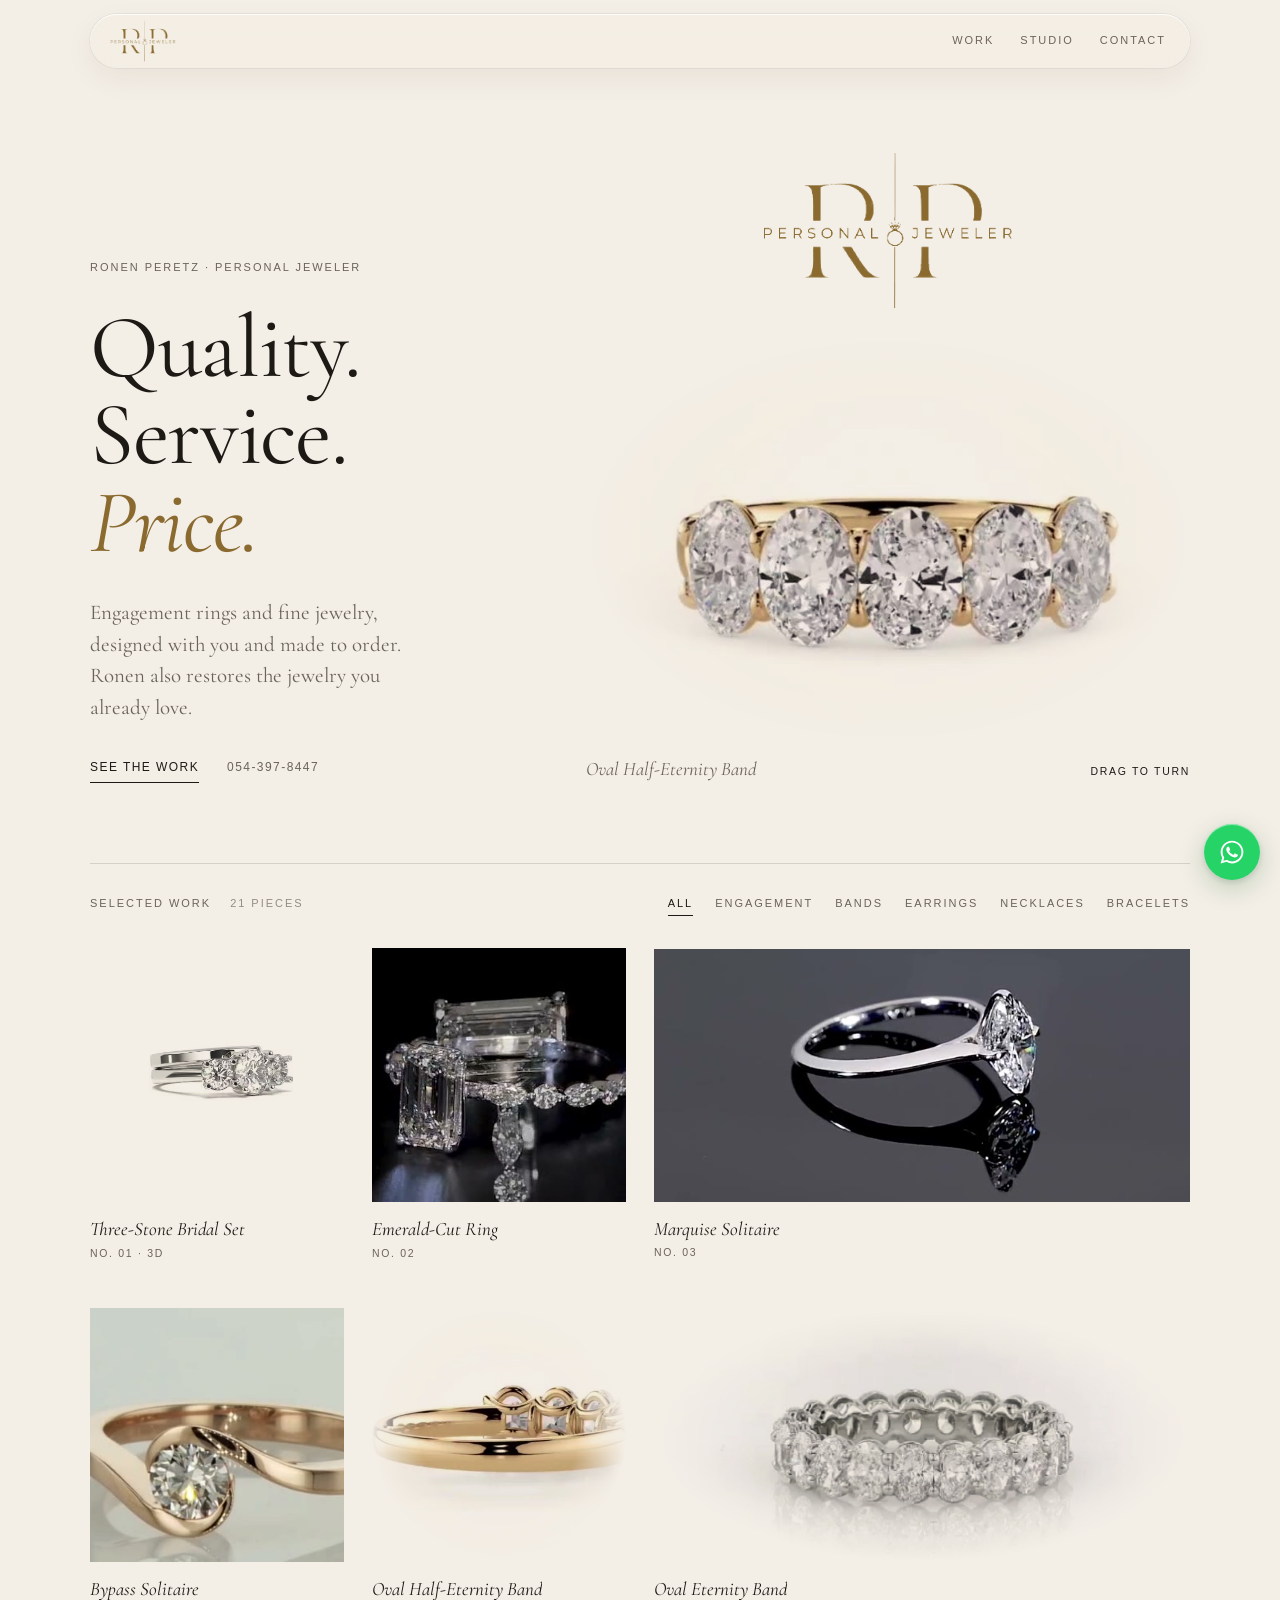
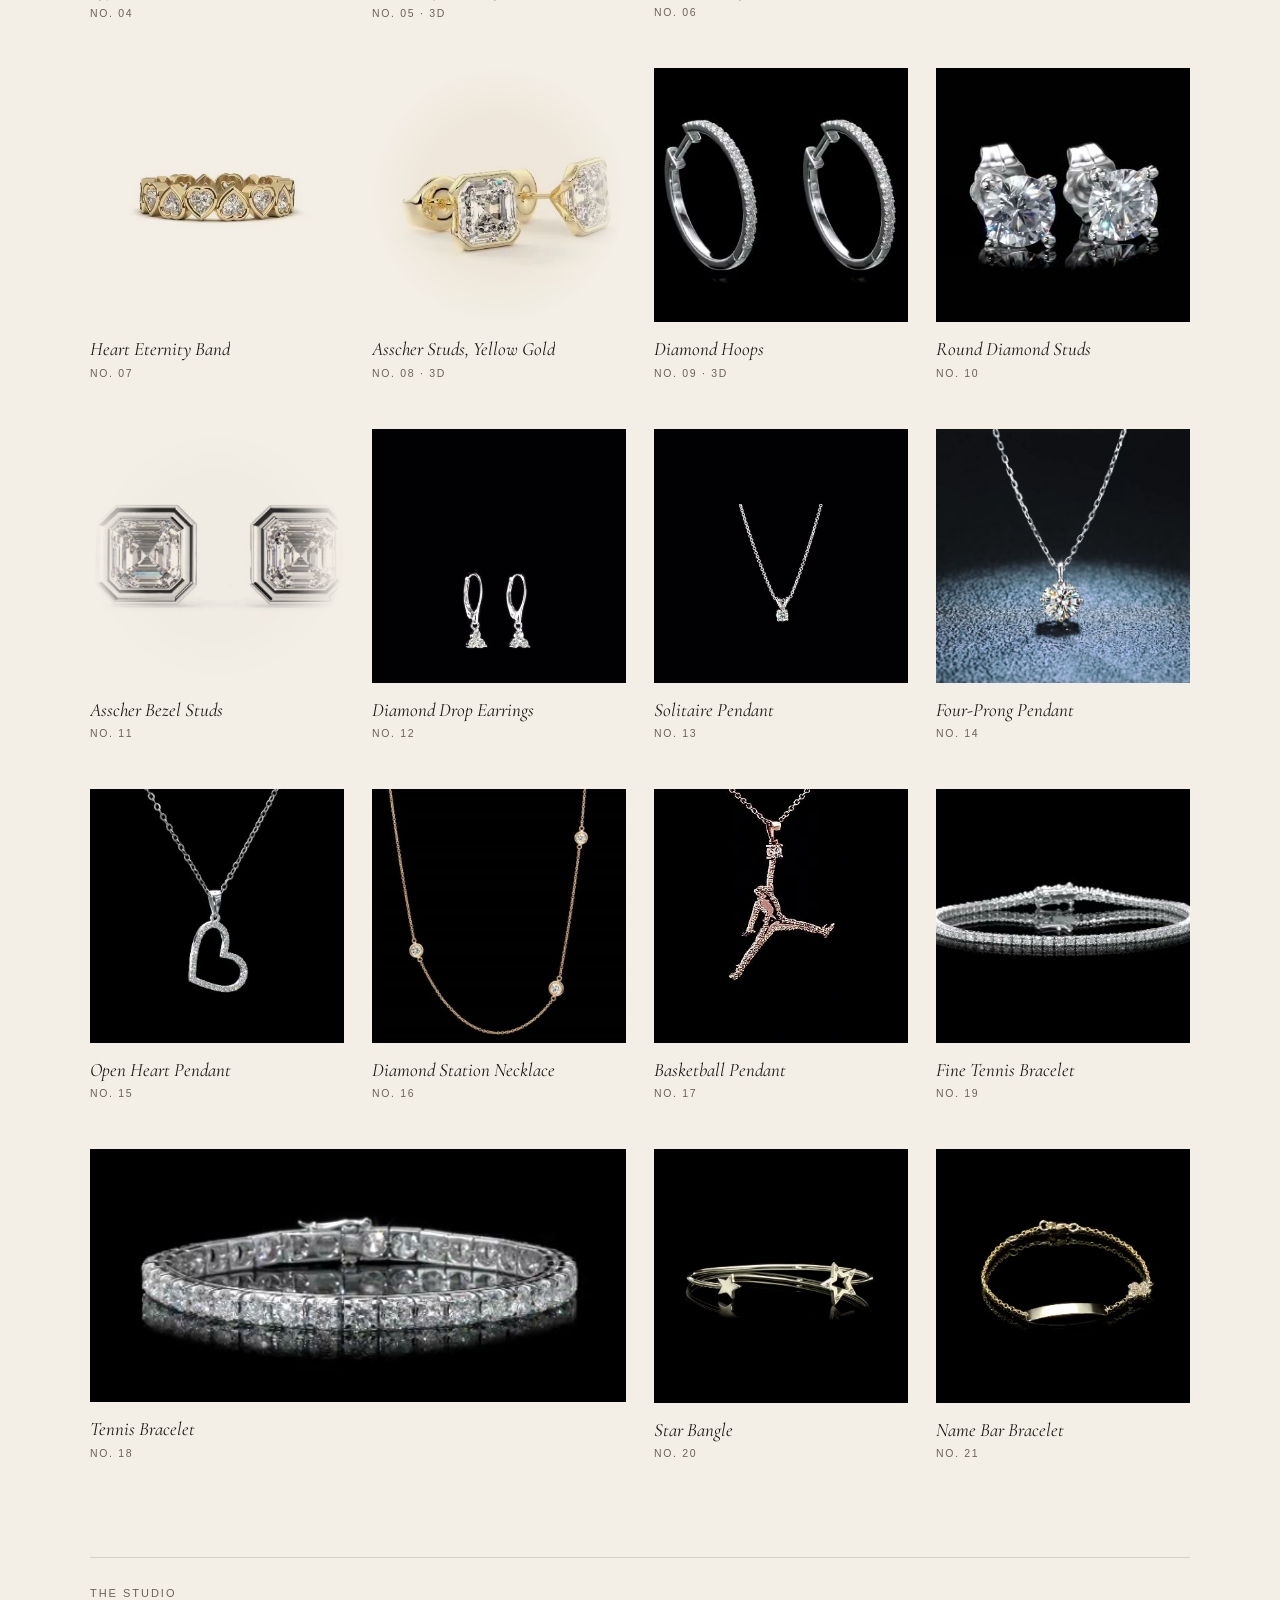
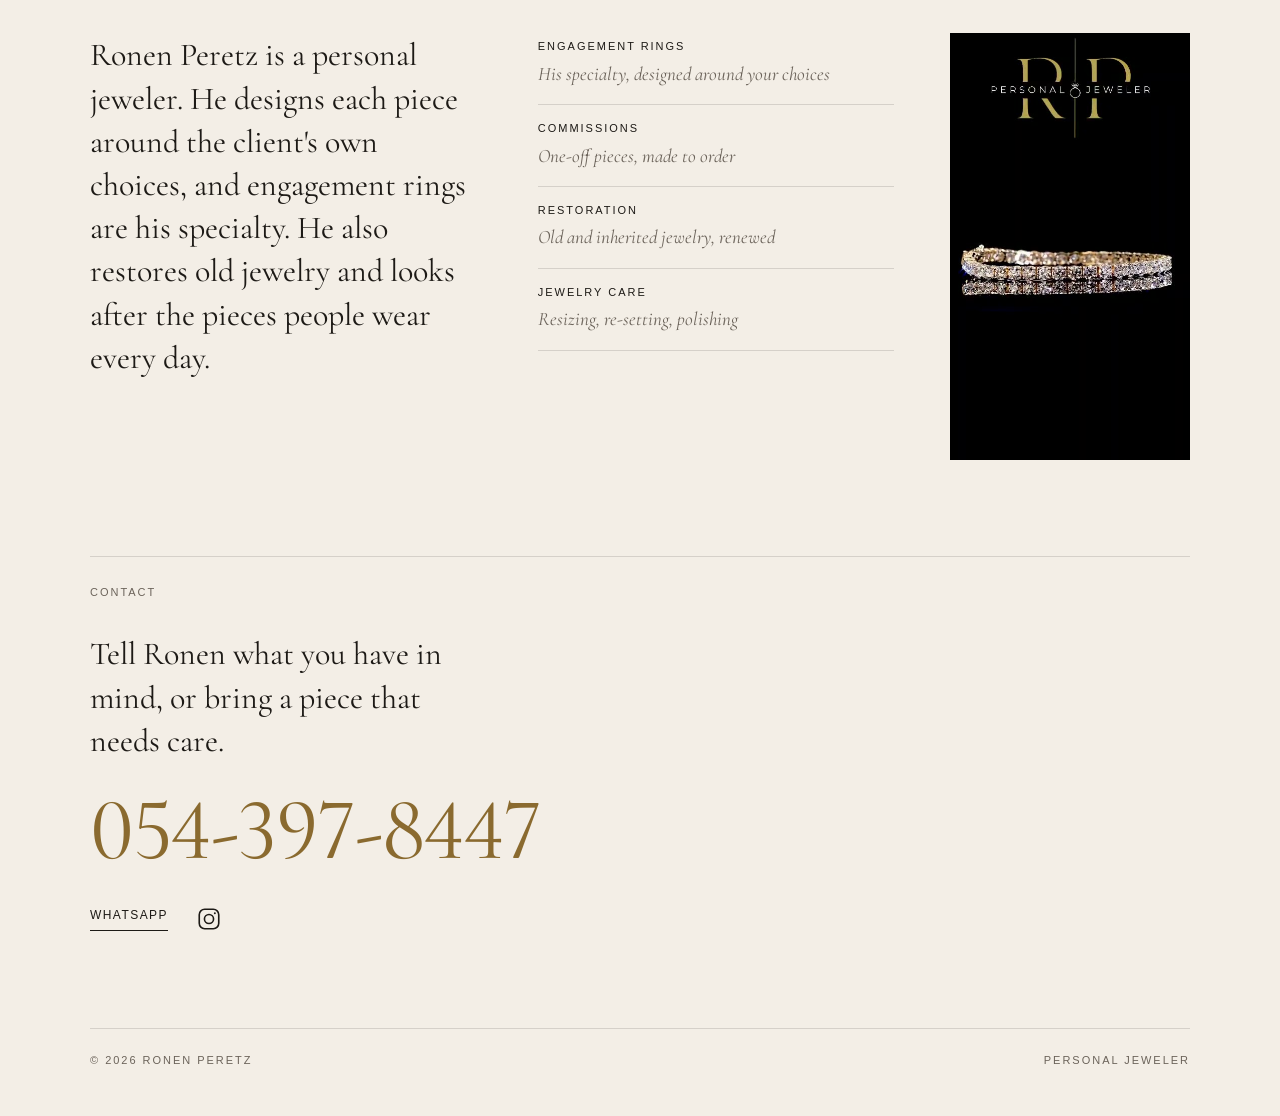
==== index.html @ d59eb785 "Keep Hebrew out of the visible page; only in title, description and structured data Co-Authored-By: " ====
<!doctype html>
<html lang="en">
<head>
  <meta charset="utf-8" />
  <meta name="viewport" content="width=device-width, initial-scale=1, viewport-fit=cover" />
  <title>Ronen Peretz · רונן פרץ | Personal Jeweler · תכשיטן אישי</title>
  <meta name="description" content="Ronen Peretz (רונן פרץ), personal jeweler and designer. Engagement rings and fine jewelry designed with you, plus restoration of the pieces you already love. רונן פרץ, תכשיטן ומעצב אישי: טבעות אירוסין, עיצוב אישי, תיקון וחידוש תכשיטים." />
  <meta name="theme-color" content="#f3eee6" />
  <!-- SITE URL: when the domain is connected, replace https://tamarabluzer.github.io/jeweler-site/ everywhere in this file -->
  <link rel="canonical" href="https://tamarabluzer.github.io/jeweler-site/" />
  <meta property="og:type" content="website" />
  <meta property="og:url" content="https://tamarabluzer.github.io/jeweler-site/" />
  <meta property="og:site_name" content="Ronen Peretz · רונן פרץ" />
  <meta property="og:title" content="Ronen Peretz · רונן פרץ | Personal Jeweler" />
  <meta property="og:description" content="Quality. Service. Price. Engagement rings and fine jewelry, designed with you and made to order." />
  <meta property="og:image" content="https://tamarabluzer.github.io/jeweler-site/assets/media/oval-half-eternity/poster.jpg" />
  <meta property="og:locale" content="en_US" />
  <meta property="og:locale:alternate" content="he_IL" />
  <script type="application/ld+json">
{
  "@context": "https://schema.org",
  "@type": "JewelryStore",
  "name": "Ronen Peretz",
  "alternateName": [
    "רונן פרץ",
    "Ronen Peretz Personal Jeweler",
    "רונן פרץ תכשיטן",
    "RP Personal Jeweler"
  ],
  "description": "Ronen Peretz (רונן פרץ) is a personal jeweler and designer: engagement rings, custom jewelry, restoration and jewelry care.",
  "url": "https://tamarabluzer.github.io/jeweler-site/",
  "image": "https://tamarabluzer.github.io/jeweler-site/assets/media/oval-half-eternity/poster.jpg",
  "logo": "https://tamarabluzer.github.io/jeweler-site/assets/brand/apple-touch-icon.png",
  "telephone": "+972-54-397-8447",
  "address": {
    "@type": "PostalAddress",
    "addressCountry": "IL"
  },
  "sameAs": [
    "https://www.instagram.com/ronen.jewelry/"
  ],
  "knowsAbout": [
    "Engagement rings",
    "Custom jewelry",
    "Jewelry restoration",
    "טבעות אירוסין",
    "עיצוב תכשיטים"
  ]
}
  </script>
  <link rel="icon" href="assets/brand/favicon.png" type="image/png" />
  <link rel="apple-touch-icon" href="assets/brand/apple-touch-icon.png" />
  <link rel="preconnect" href="https://fonts.googleapis.com" />
  <link rel="preconnect" href="https://fonts.gstatic.com" crossorigin />
  <link href="https://fonts.googleapis.com/css2?family=Cormorant+Garamond:ital,wght@0,400;0,500;0,600;1,400;1,500&display=swap" rel="stylesheet" />
  <link rel="stylesheet" href="css/style.css?v=20" />
</head>
<body>
  <header class="nav">
    <a href="#top" class="mark" aria-label="Ronen Peretz, home"><img src="assets/brand/rp-logo.png" alt="Ronen Peretz, personal jeweler" /></a>
    <nav class="nav-links">
      <a href="#work">Work</a>
      <a href="#studio">Studio</a>
      <a href="#contact">Contact</a>
    </nav>
  </header>

  <main id="top">
    <section class="hero">
      <div class="hero-text">
        <p class="kicker in" style="--d:0" data-site="eyebrow">Ronen Peretz · Personal jeweler</p>
        <h1 class="in" style="--d:1" data-site="headline">Quality. Service. <em>Price.</em></h1>
        <p class="lede in" style="--d:2" data-site="tagline"></p>
        <div class="links in" style="--d:3">
          <a href="#work">See the work</a>
          <a class="quiet" id="hero-phone" href="#contact"></a>
        </div>
      </div>
      <figure class="hero-figure in" style="--d:1">
        <img class="hero-logo" src="assets/brand/rp-logo.png" alt="" />
        <!-- 3D view: frames of one full turn, drawn by the Spinner in main.js -->
        <div class="spinner light" id="hero-spin"></div>
        <figcaption>
          <button class="caption-link" id="hero-open"><span id="hero-caption"></span></button>
          <b class="spin-hint" aria-hidden="true">Drag to turn</b>
        </figcaption>
      </figure>
    </section>

    <section id="work" class="section">
      <div class="section-head">
        <h2 class="label">Selected work <span class="count" id="work-count"></span></h2>
        <div class="filters" role="tablist" aria-label="Filter by category" id="filters"></div>
      </div>
      <div class="grid" id="grid"></div>
    </section>

    <section id="studio" class="section studio">
      <h2 class="label">The studio</h2>
      <div class="studio-body">
        <p class="studio-text" data-site="about"></p>
        <dl class="services">
          <div><dt>Engagement rings</dt><dd>His specialty, designed around your choices</dd></div>
          <div><dt>Commissions</dt><dd>One-off pieces, made to order</dd></div>
          <div><dt>Restoration</dt><dd>Old and inherited jewelry, renewed</dd></div>
          <div><dt>Jewelry care</dt><dd>Resizing, re-setting, polishing</dd></div>
        </dl>
        <figure class="film">
          <video id="film" muted playsinline loop preload="none" aria-label="Short film of a diamond tennis bracelet"></video>
        </figure>
      </div>
    </section>

    <section id="contact" class="section contact">
      <h2 class="label">Contact</h2>
      <p class="contact-line">Tell Ronen what you have in mind, or bring a piece that needs care.</p>
      <a class="phone" id="contact-phone" href="#"></a>
      <div class="links" id="contact-links"></div>
    </section>
  </main>

  <footer class="footer">
    <span>© <span id="year"></span> <span data-site="name">Ronen Peretz</span></span>
    <span>Personal jeweler</span>
  </footer>

  <!-- Floating WhatsApp button (href set from SITE.contact in main.js) -->
  <a class="wa-fab" id="wa-fab" target="_blank" rel="noopener" aria-label="Chat on WhatsApp" hidden>
    <svg viewBox="0 0 32 32" width="28" height="28" aria-hidden="true"><path fill="currentColor" d="M16.04 3C8.86 3 3.03 8.82 3.03 16c0 2.3.6 4.54 1.75 6.52L3 29l6.65-1.74A12.95 12.95 0 0 0 16.04 29C23.2 29 29 23.18 29 16S23.2 3 16.04 3Zm0 23.8c-1.98 0-3.92-.53-5.61-1.53l-.4-.24-3.95 1.03 1.05-3.85-.26-.4A10.76 10.76 0 0 1 5.23 16c0-5.96 4.85-10.8 10.81-10.8 5.95 0 10.78 4.84 10.78 10.8 0 5.96-4.83 10.8-10.78 10.8Zm5.92-8.09c-.32-.16-1.92-.95-2.22-1.06-.3-.11-.51-.16-.73.16-.21.32-.84 1.06-1.03 1.27-.19.22-.38.24-.7.08-.32-.16-1.37-.5-2.6-1.6-.96-.86-1.61-1.92-1.8-2.24-.19-.32-.02-.5.14-.66.15-.14.32-.38.49-.57.16-.19.21-.32.32-.54.11-.21.05-.4-.03-.56-.08-.16-.73-1.76-1-2.41-.26-.63-.53-.55-.73-.56h-.62c-.21 0-.56.08-.86.4-.3.32-1.13 1.1-1.13 2.69 0 1.58 1.16 3.12 1.32 3.33.16.22 2.28 3.48 5.53 4.88.77.33 1.37.53 1.84.68.77.25 1.48.21 2.03.13.62-.09 1.92-.78 2.19-1.54.27-.76.27-1.41.19-1.54-.08-.14-.3-.22-.62-.38Z"/></svg>
  </a>

  <!-- Piece detail sheet -->
  <dialog class="sheet" id="sheet" aria-labelledby="sheet-title">
    <button class="close" id="sheet-close" aria-label="Close">
      <svg viewBox="0 0 24 24" width="16" height="16"><path d="M6 6l12 12M18 6L6 18" stroke="currentColor" stroke-width="1.5" stroke-linecap="round"/></svg>
    </button>
    <div class="sheet-media" id="sheet-media"></div>
    <div class="sheet-body">
      <p class="label" id="sheet-meta"></p>
      <h3 id="sheet-title"></h3>
      <p class="sheet-desc" id="sheet-desc"></p>
      <div class="links sheet-actions">
        <a id="sheet-cta" target="_blank" rel="noopener">Ask Ronen about this piece</a>
      </div>
    </div>
  </dialog>

  <script src="js/pieces.js?v=20"></script>
  <script src="js/main.js?v=20"></script>
</body>
</html>
---- css/style.css ----
/* ─────────────────────────────────────────────────────────────
   Atelier: a light, editorial catalogue. Warm paper, a serif voice,
   photographs presented like prints, small caps for the details.
   The only glass left is the floating nav.
   ───────────────────────────────────────────────────────────── */

:root {
  color-scheme: light;

  --bg: #f3eee6;      /* warm paper */
  --bg-deep: #ebe4d8; /* behind images while they load */
  --ink: #1d1a16;
  --soft: #6b635a;
  --gold: #8a6a2f;
  --rule: rgba(29, 26, 22, 0.14);

  --serif: "Cormorant Garamond", "Times New Roman", serif;
  --sans: -apple-system, BlinkMacSystemFont, "Helvetica Neue", Arial, sans-serif;
  --ease-out: cubic-bezier(0.23, 1, 0.32, 1);
  --page: min(1100px, calc(100% - 48px));
}

* { box-sizing: border-box; }
html { scroll-behavior: smooth; scroll-padding-top: 88px; }
body {
  margin: 0;
  background: var(--bg);
  color: var(--ink);
  font: 400 19px/1.55 var(--serif);
  -webkit-font-smoothing: antialiased;
}
img { display: block; max-width: 100%; }
a { color: inherit; text-decoration: none; }
h1, h2, h3, p, figure, dl, dd { margin: 0; }
button { font: inherit; color: inherit; }
:focus-visible { outline: 1px solid var(--gold); outline-offset: 4px; }

/* Small caps label: the "printed catalogue" detail */
.label, .kicker, .nav-links, .filters button, .card-meta, .links, .services dt, .footer {
  font: 500 11px/1.4 var(--sans);
  letter-spacing: 0.18em;
  text-transform: uppercase;
}
.label, .kicker { color: var(--soft); }

/* Text links, underlined, instead of pill buttons */
.links { display: flex; flex-wrap: wrap; gap: 14px 28px; font-size: 12px; letter-spacing: 0.12em; }
.links a { padding-bottom: 6px; border-bottom: 1px solid currentColor; transition: color 150ms ease, border-color 150ms ease; }
.links a:hover { color: var(--gold); }
.links a.quiet { border-color: transparent; color: var(--soft); }
.links a.quiet:hover { color: var(--ink); }
.links a:active { transform: translateY(1px); }
.links { align-items: center; }
.links a.icon-link { display: inline-flex; padding: 0; border: 0; } /* icon instead of an underlined word */
.links a.icon-link svg { display: block; }

/* First-visit entrance: a short stagger, once per page load */
.in { animation: rise 600ms var(--ease-out) backwards; animation-delay: calc(var(--d, 0) * 70ms); }
@keyframes rise { from { opacity: 0; transform: translateY(8px); } }

/* ── Nav: the one piece of liquid glass ─────────────────── */
.nav {
  position: fixed;
  top: max(14px, env(safe-area-inset-top));
  left: 50%;
  transform: translateX(-50%);
  z-index: 10;
  width: var(--page);
  display: flex;
  align-items: center;
  justify-content: space-between;
  padding: 10px 14px 10px 20px;
  border-radius: 999px;
  background: rgba(243, 238, 230, 0.55);
  -webkit-backdrop-filter: blur(20px) saturate(160%);
  backdrop-filter: blur(20px) saturate(160%);
  box-shadow: inset 0 1px 0 rgba(255, 255, 255, 0.8), 0 0 0 1px rgba(29, 26, 22, 0.05), 0 10px 30px rgba(60, 40, 10, 0.06);
  transition: background-color 300ms ease;
}
.nav.scrolled { background: rgba(243, 238, 230, 0.82); }
.mark { display: block; margin: -4px 0; }
.mark img { height: 42px; width: auto; }
.nav-links { display: flex; gap: 6px; color: var(--soft); }
.nav-links a { padding: 8px 10px; transition: color 150ms ease; }
.nav-links a:hover { color: var(--ink); }
@media (prefers-reduced-transparency: reduce) {
  .nav { background: var(--bg); -webkit-backdrop-filter: none; backdrop-filter: none; }
}

/* ── Hero ───────────────────────────────────────────────── */
.hero {
  width: var(--page);
  margin: 0 auto;
  padding: 150px 0 80px;
  display: grid;
  grid-template-columns: 5fr 7fr;
  gap: 64px;
  align-items: end;
}
.kicker { margin-bottom: 28px; }
.hero h1 {
  font-weight: 400;
  font-size: clamp(52px, 7vw, 96px);
  line-height: 0.98;
  letter-spacing: -0.015em;
}
.hero h1 em { color: var(--gold); }
.lede { font-size: 21px; line-height: 1.5; color: var(--soft); max-width: 32ch; margin: 30px 0 36px; }
/* Hero: his logo above a piece you can turn in 3D, straight on the paper */
.hero-figure { display: flex; flex-direction: column; align-items: center; }
.hero-logo { width: 42%; height: auto; margin-bottom: 4%; }
.hero-figure .spinner { width: 100%; }
.hero-figure figcaption { width: 100%; }

/* ── 3D spinner ─────────────────────────────────────────── */
.spinner {
  position: relative;
  cursor: grab;
  touch-action: pan-y; /* horizontal drags turn the piece; vertical swipes still scroll the page */
  user-select: none;
  -webkit-user-select: none;
  -webkit-tap-highlight-color: transparent;
  outline-offset: 6px;
}
.spinner.grabbing { cursor: grabbing; }
.spinner canvas { display: block; width: 100%; }
/* Pieces shot on white: multiply makes the white vanish into the paper */
.light canvas, .light video, .light img {
  mix-blend-mode: multiply;
  /* Feather the edges: the studio white isn't perfectly even, so fade it out instead of showing a box */
  -webkit-mask-image: radial-gradient(ellipse 50% 50% at 50% 50%, #000 62%, transparent 100%);
  mask-image: radial-gradient(ellipse 50% 50% at 50% 50%, #000 62%, transparent 100%);
}
.spin-hint { color: var(--soft); }
.caption-link {
  padding: 0;
  border: 0;
  background: none;
  font: italic 400 19px/1.4 var(--serif);
  color: var(--soft);
  cursor: pointer;
  text-align: left;
  transition: color 150ms ease;
}
.caption-link:hover { color: var(--ink); }

figcaption, .card-label {
  display: flex;
  justify-content: space-between;
  align-items: baseline;
  gap: 16px;
  margin-top: 12px;
}
figcaption span { font-style: italic; color: var(--soft); }
figcaption b, .card-meta, .spin-hint { font: 500 10.5px/1.4 var(--sans); letter-spacing: 0.16em; text-transform: uppercase; color: var(--ink); white-space: nowrap; }

/* ── Sections ───────────────────────────────────────────── */
.section { width: var(--page); margin: 0 auto; padding: 28px 0 96px; border-top: 1px solid var(--rule); }
.section-head { display: flex; justify-content: space-between; align-items: baseline; gap: 20px; flex-wrap: wrap; margin-bottom: 32px; }
.count { margin-left: 14px; color: var(--soft); opacity: 0.7; }

/* Filters: plain words, the active one underlined */
.filters { display: flex; gap: 4px 22px; flex-wrap: wrap; }
.filters button {
  padding: 4px 0;
  border: 0;
  border-bottom: 1px solid transparent;
  background: none;
  color: var(--soft);
  cursor: pointer;
  transition: color 150ms ease, border-color 150ms ease;
}
.filters button:hover { color: var(--ink); }
.filters button[aria-selected="true"] { color: var(--ink); border-color: var(--ink); }

/* ── Work grid: photographs as prints, no boxes ─────────── */
.grid { display: grid; grid-template-columns: repeat(4, minmax(0, 1fr)); grid-auto-flow: dense; gap: 48px 28px; }
.card {
  display: block;
  width: 100%;
  padding: 0;
  border: 0;
  background: none;
  text-align: left;
  cursor: zoom-in;
  /* backwards, not both: a transform left on the card would isolate it and stop light pieces blending into the paper */
  animation: rise 300ms var(--ease-out) backwards;
  animation-delay: calc(var(--i) * 35ms);
  transition: transform 160ms var(--ease-out);
}
.card:active { transform: scale(0.985); }
.card.wide { grid-column: span 2; }
.card-media { aspect-ratio: 1; overflow: hidden; background: #000; }
.card-media.light { background: none; }
/* Two square cells + one gap, so wide and square pieces line up row by row */
.card.wide .card-media { aspect-ratio: 2.12; }
.card-media img, .card-media video { display: block; width: 100%; height: 100%; object-fit: cover; transition: transform 300ms var(--ease-out); }
.card-media img.missing { visibility: hidden; } /* broken photo: keep the paper frame, hide the broken-image icon */
@media (hover: hover) and (pointer: fine) {
  .card:hover .card-media img, .card:hover .card-media video { transform: scale(1.03); }
}
.card-label { flex-direction: column; align-items: flex-start; gap: 2px; min-width: 0; }
.card-title { max-width: 100%; font-size: 19px; font-style: italic; min-width: 0; overflow: hidden; text-overflow: ellipsis; white-space: nowrap; }
.card-meta { color: var(--soft); }

/* ── Studio ─────────────────────────────────────────────── */
.studio-body { display: grid; grid-template-columns: 1.1fr 1fr minmax(180px, 240px); gap: 56px; margin-top: 32px; align-items: start; }
.film { background: #000; aspect-ratio: 9 / 16; }
.film video { display: block; width: 100%; height: 100%; object-fit: cover; }
.studio-text { font-size: clamp(24px, 2.6vw, 32px); line-height: 1.35; }
.services div { padding: 16px 0; border-bottom: 1px solid var(--rule); }
.services div:first-child { padding-top: 6px; }
.services dt { color: var(--ink); margin-bottom: 4px; }
.services dd { color: var(--soft); font-style: italic; }

/* ── Contact ────────────────────────────────────────────── */
.contact-line { font-size: clamp(24px, 2.6vw, 32px); line-height: 1.35; max-width: 26ch; margin: 32px 0 24px; }
.phone {
  display: inline-block;
  font-size: clamp(44px, 7vw, 88px);
  line-height: 1;
  letter-spacing: -0.01em;
  color: var(--gold);
  margin-bottom: 32px;
  font-variant-numeric: lining-nums;
  transition: color 150ms ease;
}
.phone:hover { color: var(--ink); }

.footer {
  width: var(--page);
  margin: 0 auto;
  padding: 24px 0 48px;
  border-top: 1px solid var(--rule);
  display: flex;
  justify-content: space-between;
  color: var(--soft);
}

/* ── Floating WhatsApp button ───────────────────────────── */
.wa-fab {
  position: fixed;
  right: max(20px, env(safe-area-inset-right));
  bottom: max(20px, env(safe-area-inset-bottom));
  z-index: 20;
  width: 56px;
  height: 56px;
  display: grid;
  place-items: center;
  border-radius: 50%;
  color: #fff;
  background: #25d366;
  box-shadow: 0 8px 24px rgba(37, 120, 60, 0.25), 0 2px 6px rgba(0, 0, 0, 0.12), inset 0 1px 0 rgba(255, 255, 255, 0.45);
  animation: fab-in 300ms var(--ease-out) 500ms backwards; /* backwards: don't pin transform after, so :hover/:active still scale */
  transition: transform 140ms var(--ease-out);
}
.wa-fab[hidden] { display: none; }
.wa-fab:active { transform: scale(0.92); }
@media (hover: hover) and (pointer: fine) {
  .wa-fab:hover { transform: scale(1.06); }
}
@keyframes fab-in { from { opacity: 0; transform: scale(0.9); } }

/* ── Detail sheet: a page from the catalogue ────────────── */
.sheet {
  position: fixed;
  inset: 0;
  margin: auto;
  height: fit-content;
  width: min(980px, calc(100% - 24px));
  max-height: calc(100dvh - 48px);
  padding: 0;
  border: 0;
  border-radius: 4px;
  background: var(--bg);
  color: var(--ink);
  box-shadow: 0 30px 80px rgba(40, 28, 10, 0.25);
  overflow: auto;
  display: none;
  grid-template-columns: 1.1fr 1fr;
}
.sheet[open] { display: grid; }
.sheet::backdrop { background: rgba(29, 26, 22, 0.35); -webkit-backdrop-filter: blur(6px); backdrop-filter: blur(6px); }
.sheet-media { padding: 14px; display: flex; flex-direction: column; justify-content: center; gap: 10px; }
.sheet-media > img, .sheet-media > video { display: block; width: 100%; aspect-ratio: 1; object-fit: cover; background: #000; }
.sheet-media.light > img, .sheet-media.light > video { background: none; object-fit: contain; }
.sheet-media .spin-hint { text-align: center; margin: 0; }
.sheet-body { padding: 56px 40px 36px 24px; display: flex; flex-direction: column; }
.sheet-body h3 { font-weight: 400; font-size: 44px; line-height: 1.05; margin: 18px 0 18px; }
.sheet-desc { color: var(--soft); font-size: 20px; margin-bottom: 32px; }
.sheet-actions { margin-top: auto; }
.close {
  position: absolute;
  top: 16px;
  right: 16px;
  z-index: 2;
  width: 36px;
  height: 36px;
  display: grid;
  place-items: center;
  border: 1px solid var(--rule);
  border-radius: 50%;
  background: var(--bg);
  cursor: pointer;
  transition: transform 140ms var(--ease-out), border-color 150ms ease;
}
.close:hover { border-color: var(--ink); }
.close:active { transform: scale(0.92); }

/* ── Smaller screens ────────────────────────────────────── */
@media (max-width: 980px) {
  .grid { grid-template-columns: repeat(2, minmax(0, 1fr)); }
}
@media (max-width: 760px) {
  :root { --page: calc(100% - 40px); }
  .hero { grid-template-columns: 1fr; gap: 44px; padding-top: 112px; }
  .studio-body { grid-template-columns: 1fr; gap: 32px; }
  .film { width: min(280px, 70%); }
  .sheet { grid-template-columns: 1fr; }
  .sheet-body { padding: 8px 22px 26px; }
  .sheet-body h3 { font-size: 36px; }
}
@media (max-width: 560px) {
  .grid { grid-template-columns: 1fr; gap: 40px; }
  .card.wide { grid-column: auto; }
  .card.wide .card-media { aspect-ratio: 16 / 9; }
  .footer { padding-bottom: 96px; } /* keep clear of the WhatsApp button */
  .nav-links { gap: 0; }
}

/* Reduced motion: gentler, not zero. Keep short opacity fades, drop movement and scaling. */
@media (prefers-reduced-motion: reduce) {
  html { scroll-behavior: auto; }
  .in, .card, .wa-fab { animation-name: fade; animation-duration: 200ms; animation-delay: 0ms; }
  .card:active, .wa-fab:active, .close:active, .links a:active { transform: none; }
  .card:hover .card-media img, .card:hover .card-media video, .wa-fab:hover { transform: none; }
}
@keyframes fade { from { opacity: 0; } }
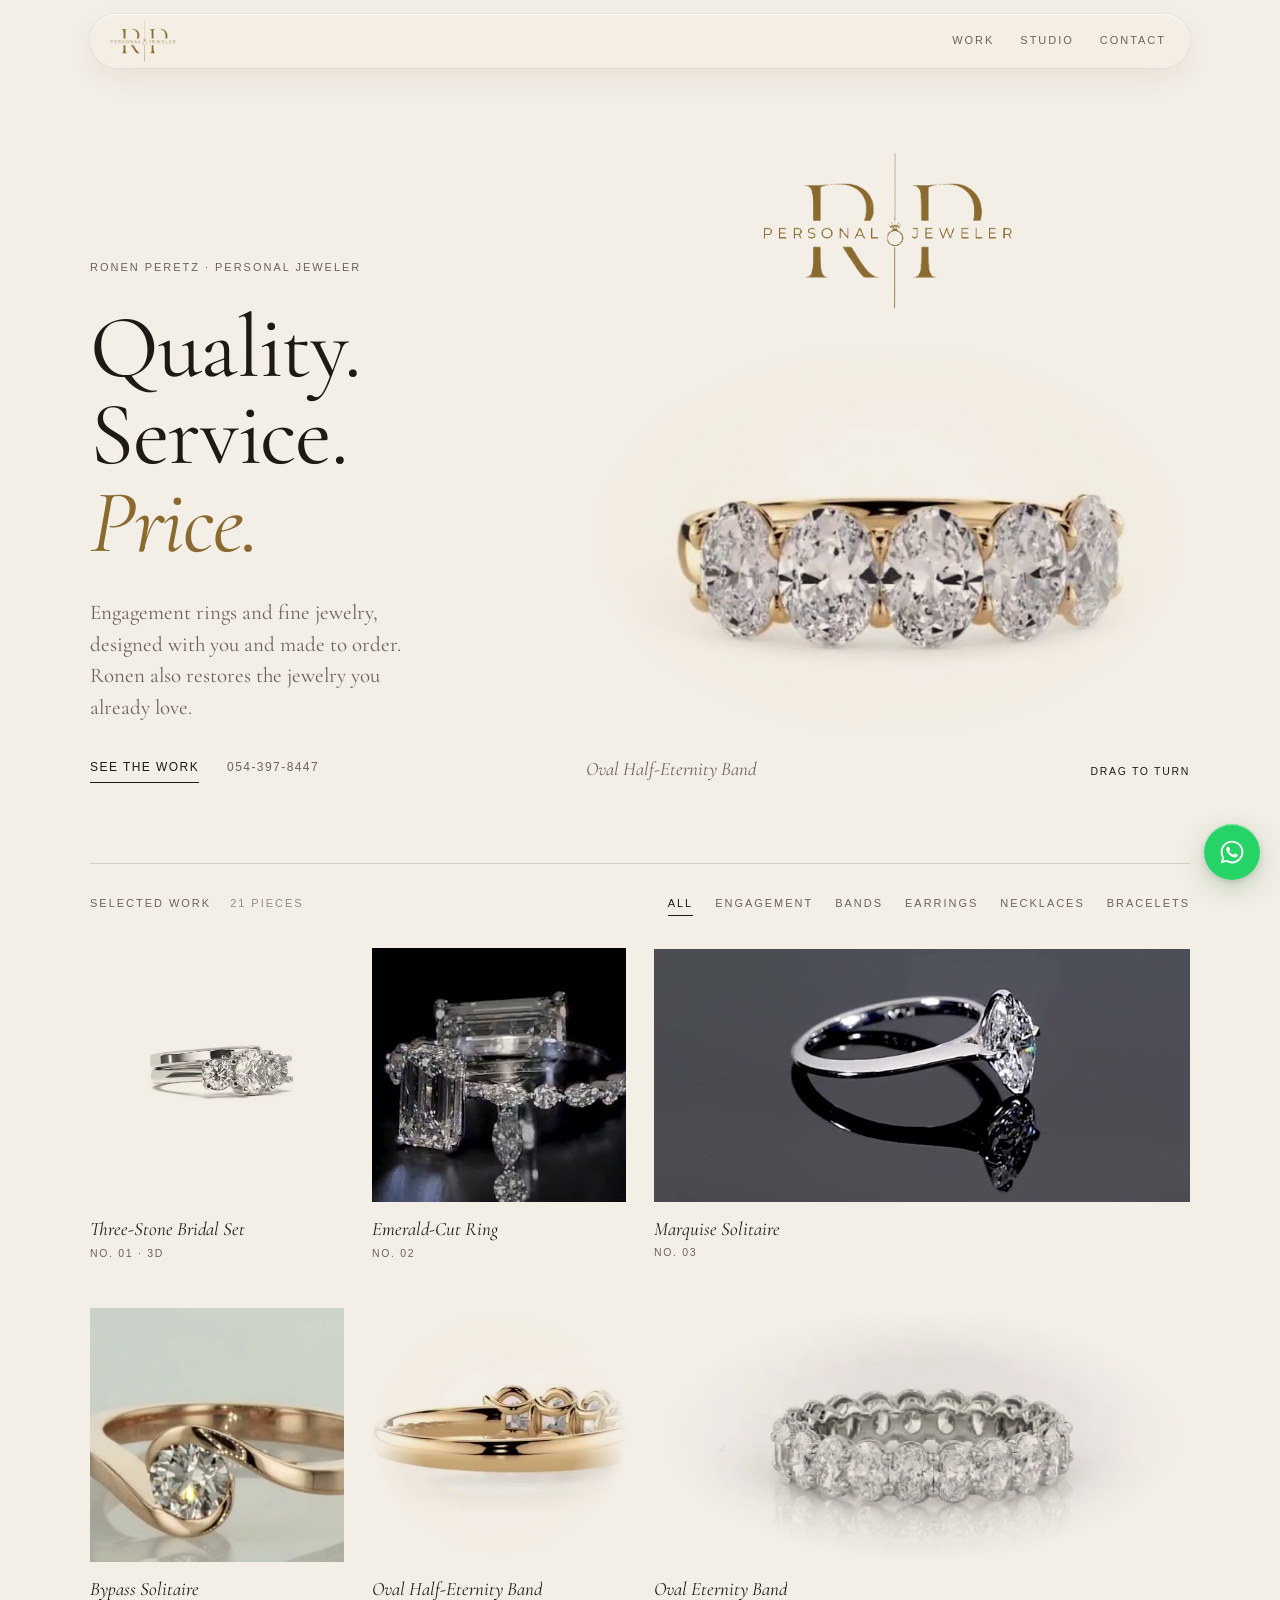
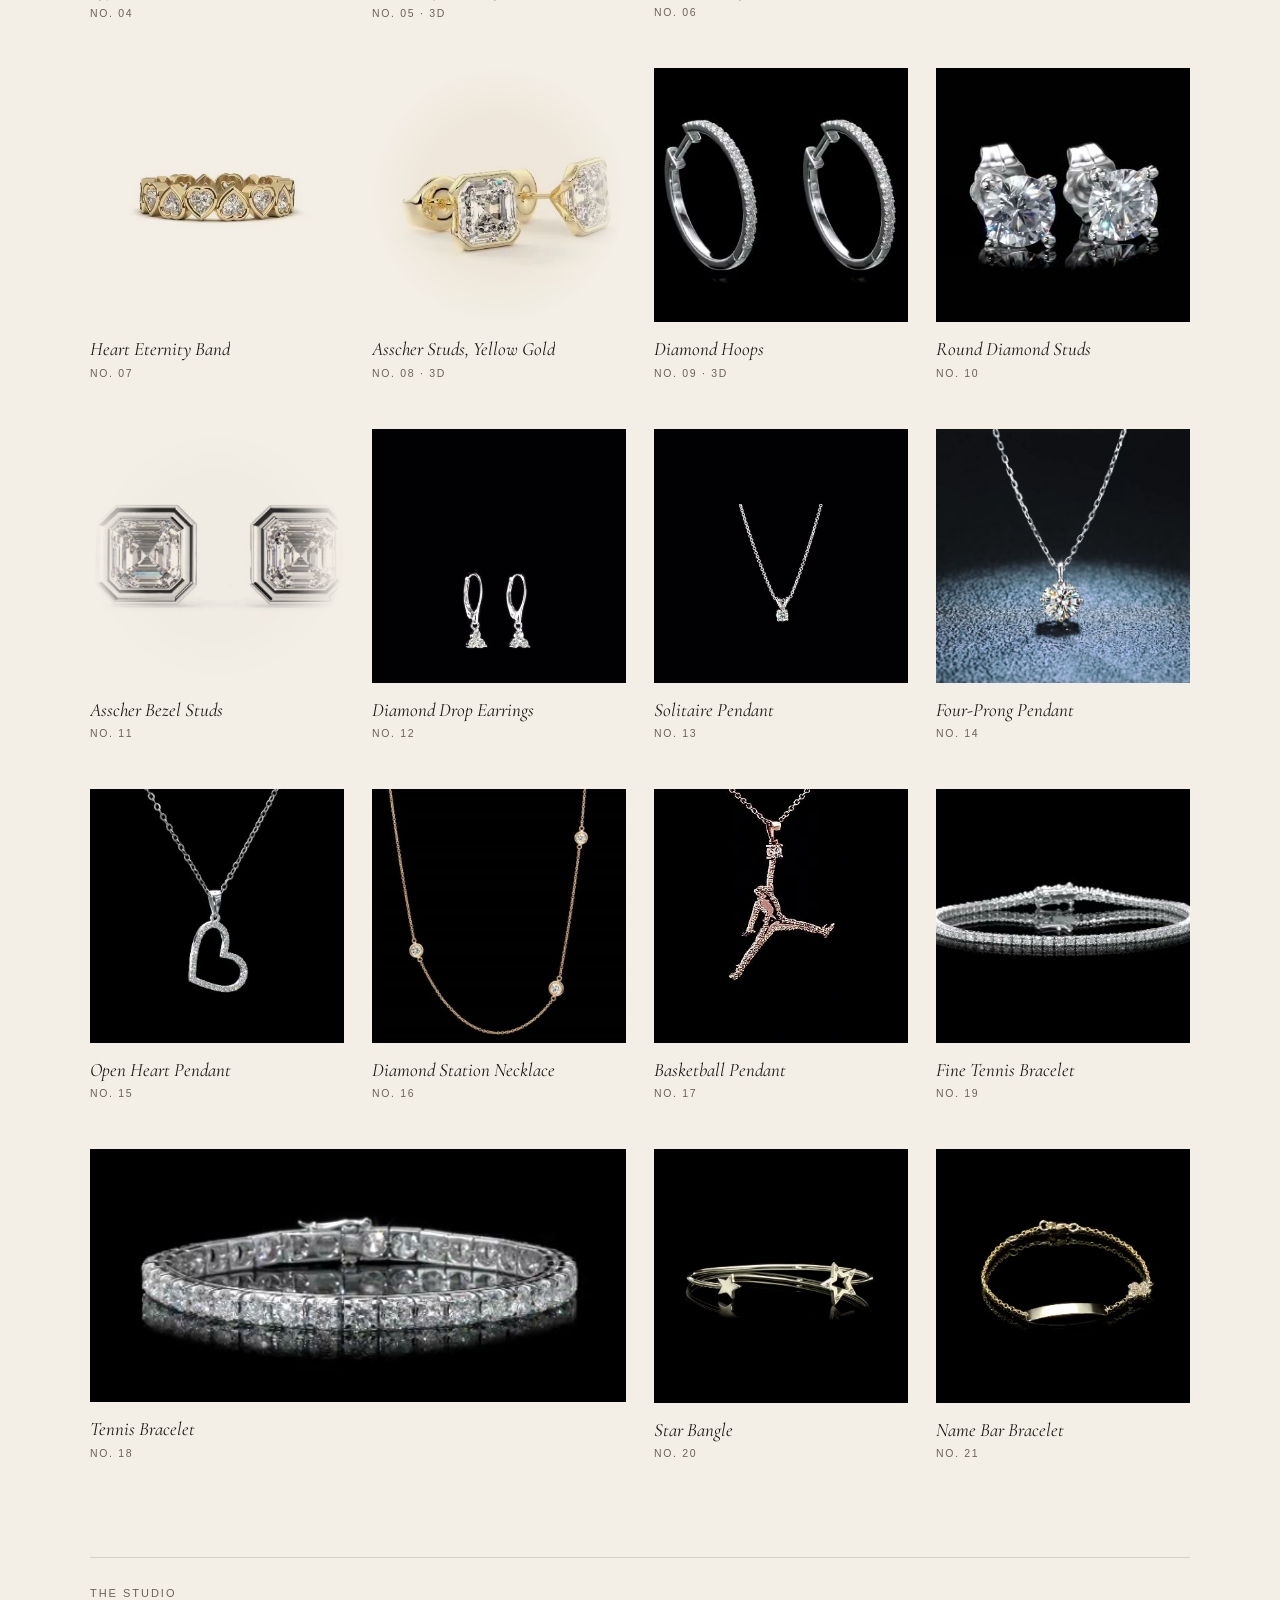
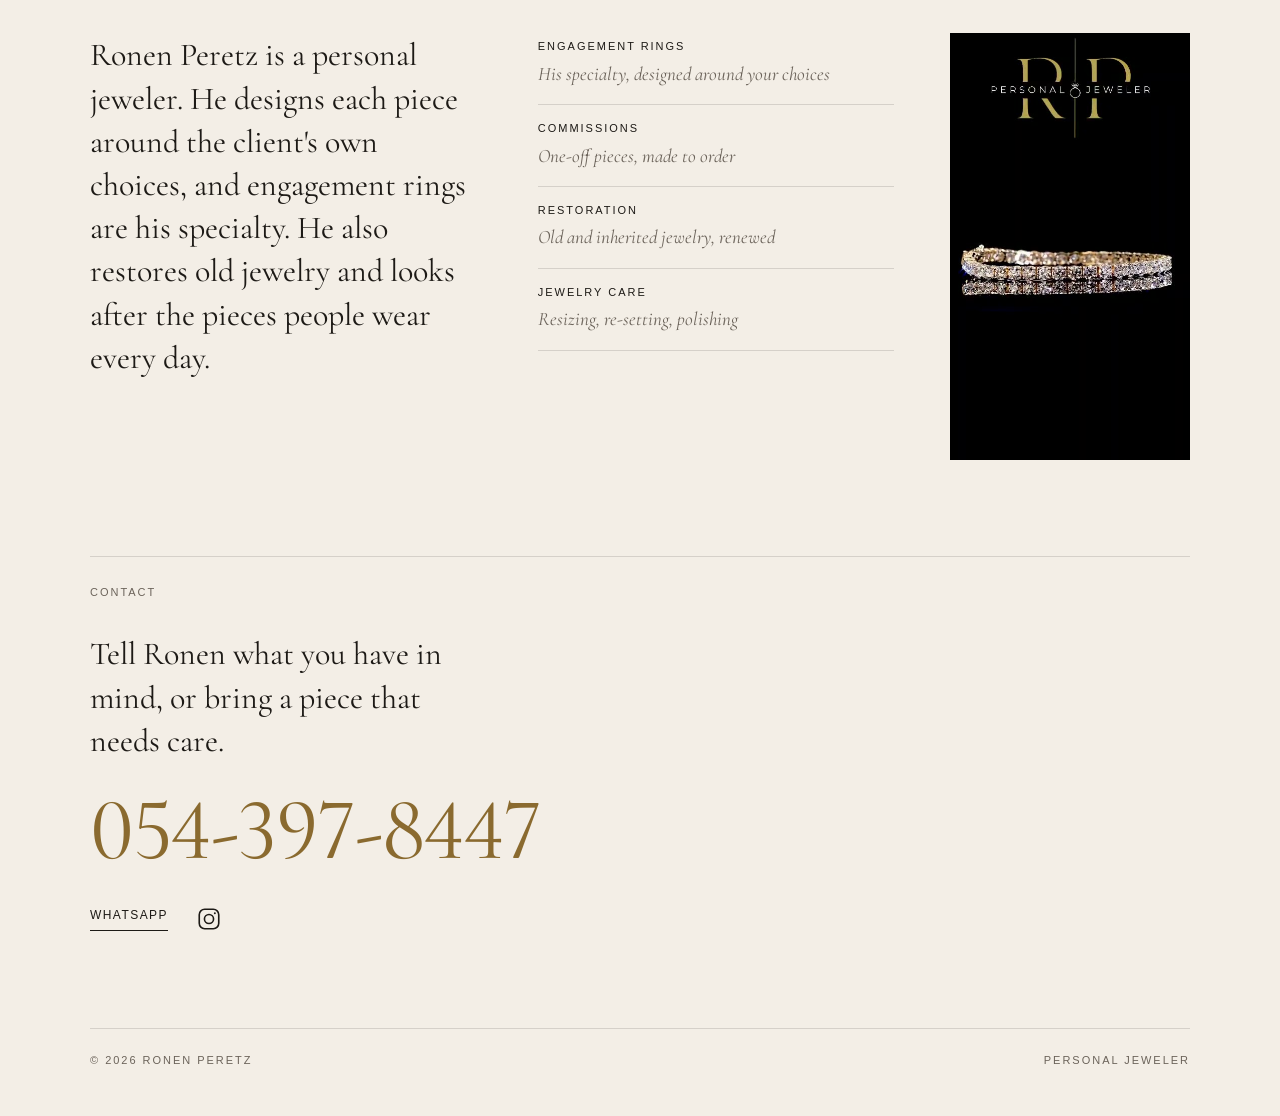
==== commit 91935a8d: "Move the site to ronenperetz.com Adds the CNAME file for GitHub Pages and switches canonical, Open G" ====
--- a/index.html
+++ b/index.html
@@ -6,14 +6,13 @@
   <title>Ronen Peretz · רונן פרץ | Personal Jeweler · תכשיטן אישי</title>
   <meta name="description" content="Ronen Peretz (רונן פרץ), personal jeweler and designer. Engagement rings and fine jewelry designed with you, plus restoration of the pieces you already love. רונן פרץ, תכשיטן ומעצב אישי: טבעות אירוסין, עיצוב אישי, תיקון וחידוש תכשיטים." />
   <meta name="theme-color" content="#f3eee6" />
-  <!-- SITE URL: when the domain is connected, replace https://tamarabluzer.github.io/jeweler-site/ everywhere in this file -->
-  <link rel="canonical" href="https://tamarabluzer.github.io/jeweler-site/" />
+  <link rel="canonical" href="https://ronenperetz.com/" />
   <meta property="og:type" content="website" />
-  <meta property="og:url" content="https://tamarabluzer.github.io/jeweler-site/" />
+  <meta property="og:url" content="https://ronenperetz.com/" />
   <meta property="og:site_name" content="Ronen Peretz · רונן פרץ" />
   <meta property="og:title" content="Ronen Peretz · רונן פרץ | Personal Jeweler" />
   <meta property="og:description" content="Quality. Service. Price. Engagement rings and fine jewelry, designed with you and made to order." />
-  <meta property="og:image" content="https://tamarabluzer.github.io/jeweler-site/assets/media/oval-half-eternity/poster.jpg" />
+  <meta property="og:image" content="https://ronenperetz.com/assets/media/oval-half-eternity/poster.jpg" />
   <meta property="og:locale" content="en_US" />
   <meta property="og:locale:alternate" content="he_IL" />
   <script type="application/ld+json">
@@ -28,9 +27,9 @@
     "RP Personal Jeweler"
   ],
   "description": "Ronen Peretz (רונן פרץ) is a personal jeweler and designer: engagement rings, custom jewelry, restoration and jewelry care.",
-  "url": "https://tamarabluzer.github.io/jeweler-site/",
-  "image": "https://tamarabluzer.github.io/jeweler-site/assets/media/oval-half-eternity/poster.jpg",
-  "logo": "https://tamarabluzer.github.io/jeweler-site/assets/brand/apple-touch-icon.png",
+  "url": "https://ronenperetz.com/",
+  "image": "https://ronenperetz.com/assets/media/oval-half-eternity/poster.jpg",
+  "logo": "https://ronenperetz.com/assets/brand/apple-touch-icon.png",
   "telephone": "+972-54-397-8447",
   "address": {
     "@type": "PostalAddress",
@@ -53,7 +52,7 @@
   <link rel="preconnect" href="https://fonts.googleapis.com" />
   <link rel="preconnect" href="https://fonts.gstatic.com" crossorigin />
   <link href="https://fonts.googleapis.com/css2?family=Cormorant+Garamond:ital,wght@0,400;0,500;0,600;1,400;1,500&display=swap" rel="stylesheet" />
-  <link rel="stylesheet" href="css/style.css?v=20" />
+  <link rel="stylesheet" href="css/style.css?v=21" />
 </head>
 <body>
   <header class="nav">
@@ -145,7 +144,7 @@
     </div>
   </dialog>
 
-  <script src="js/pieces.js?v=20"></script>
-  <script src="js/main.js?v=20"></script>
+  <script src="js/pieces.js?v=21"></script>
+  <script src="js/main.js?v=21"></script>
 </body>
 </html>
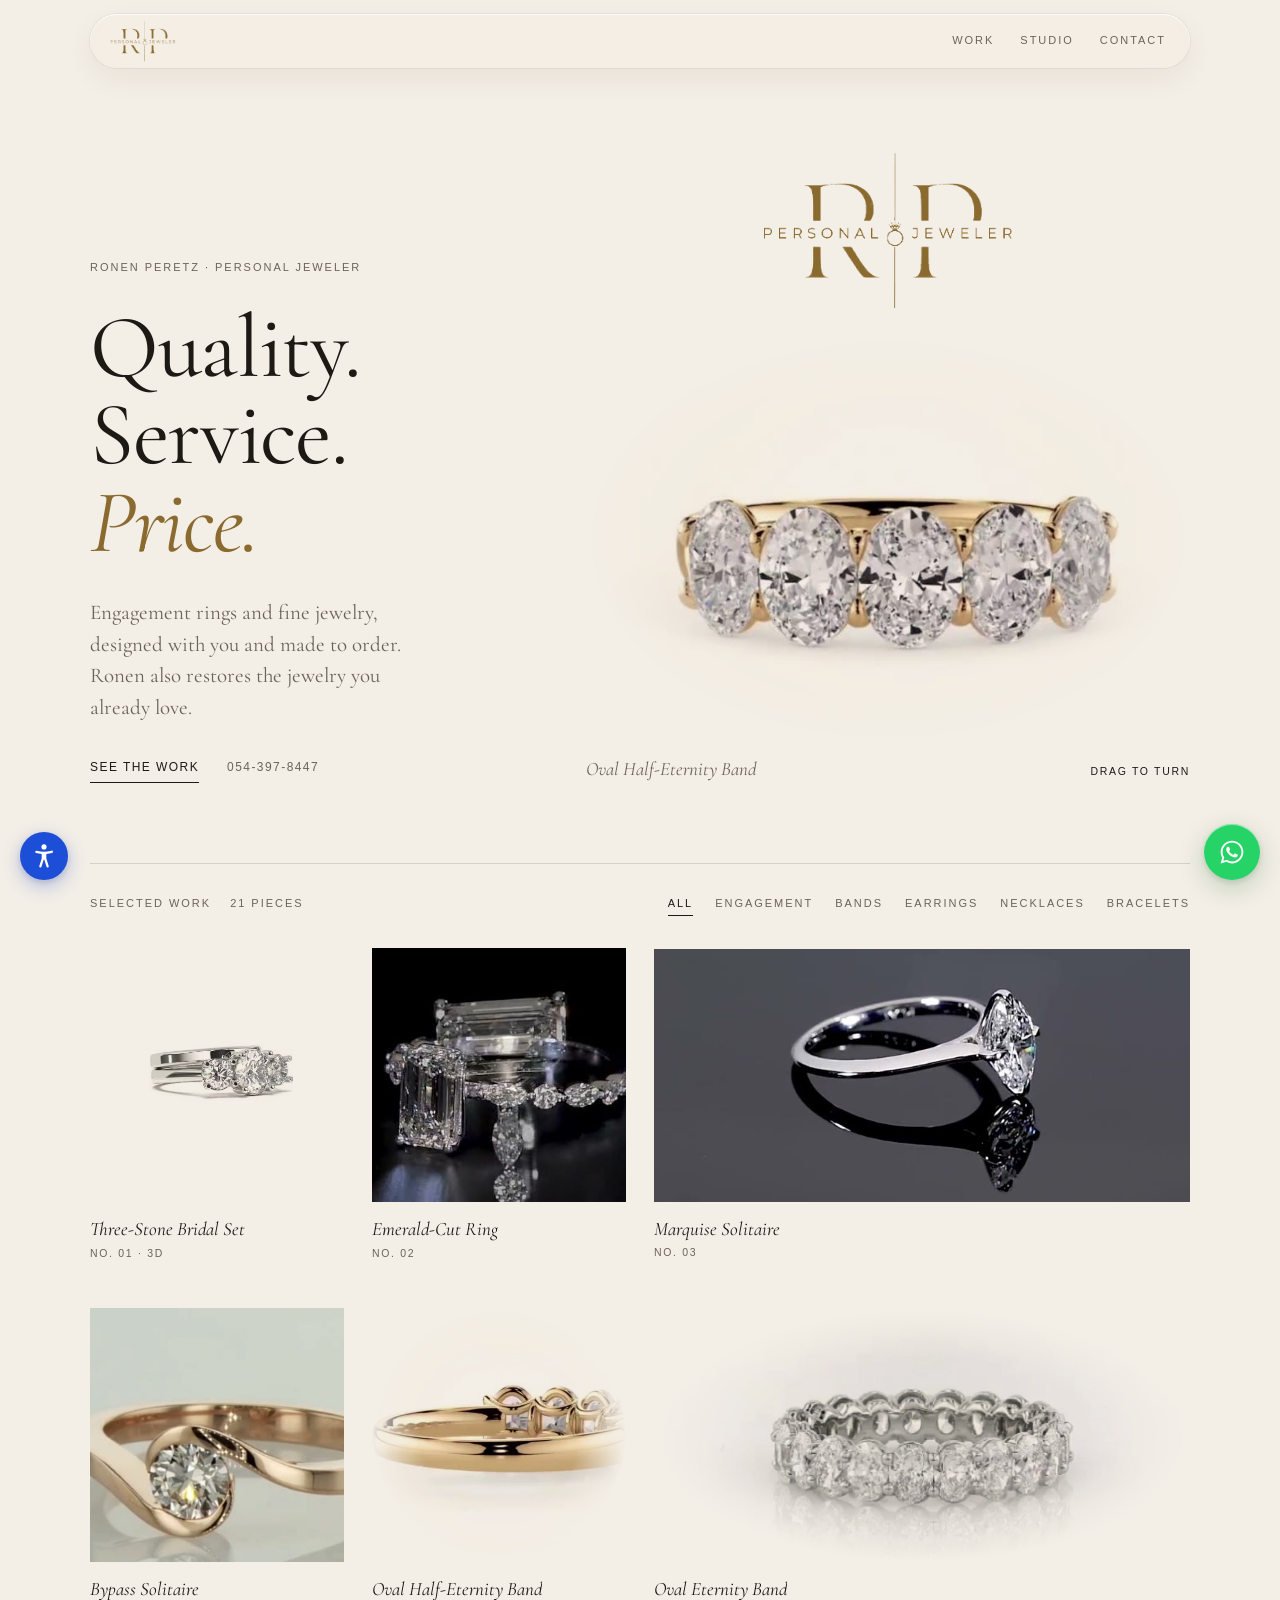
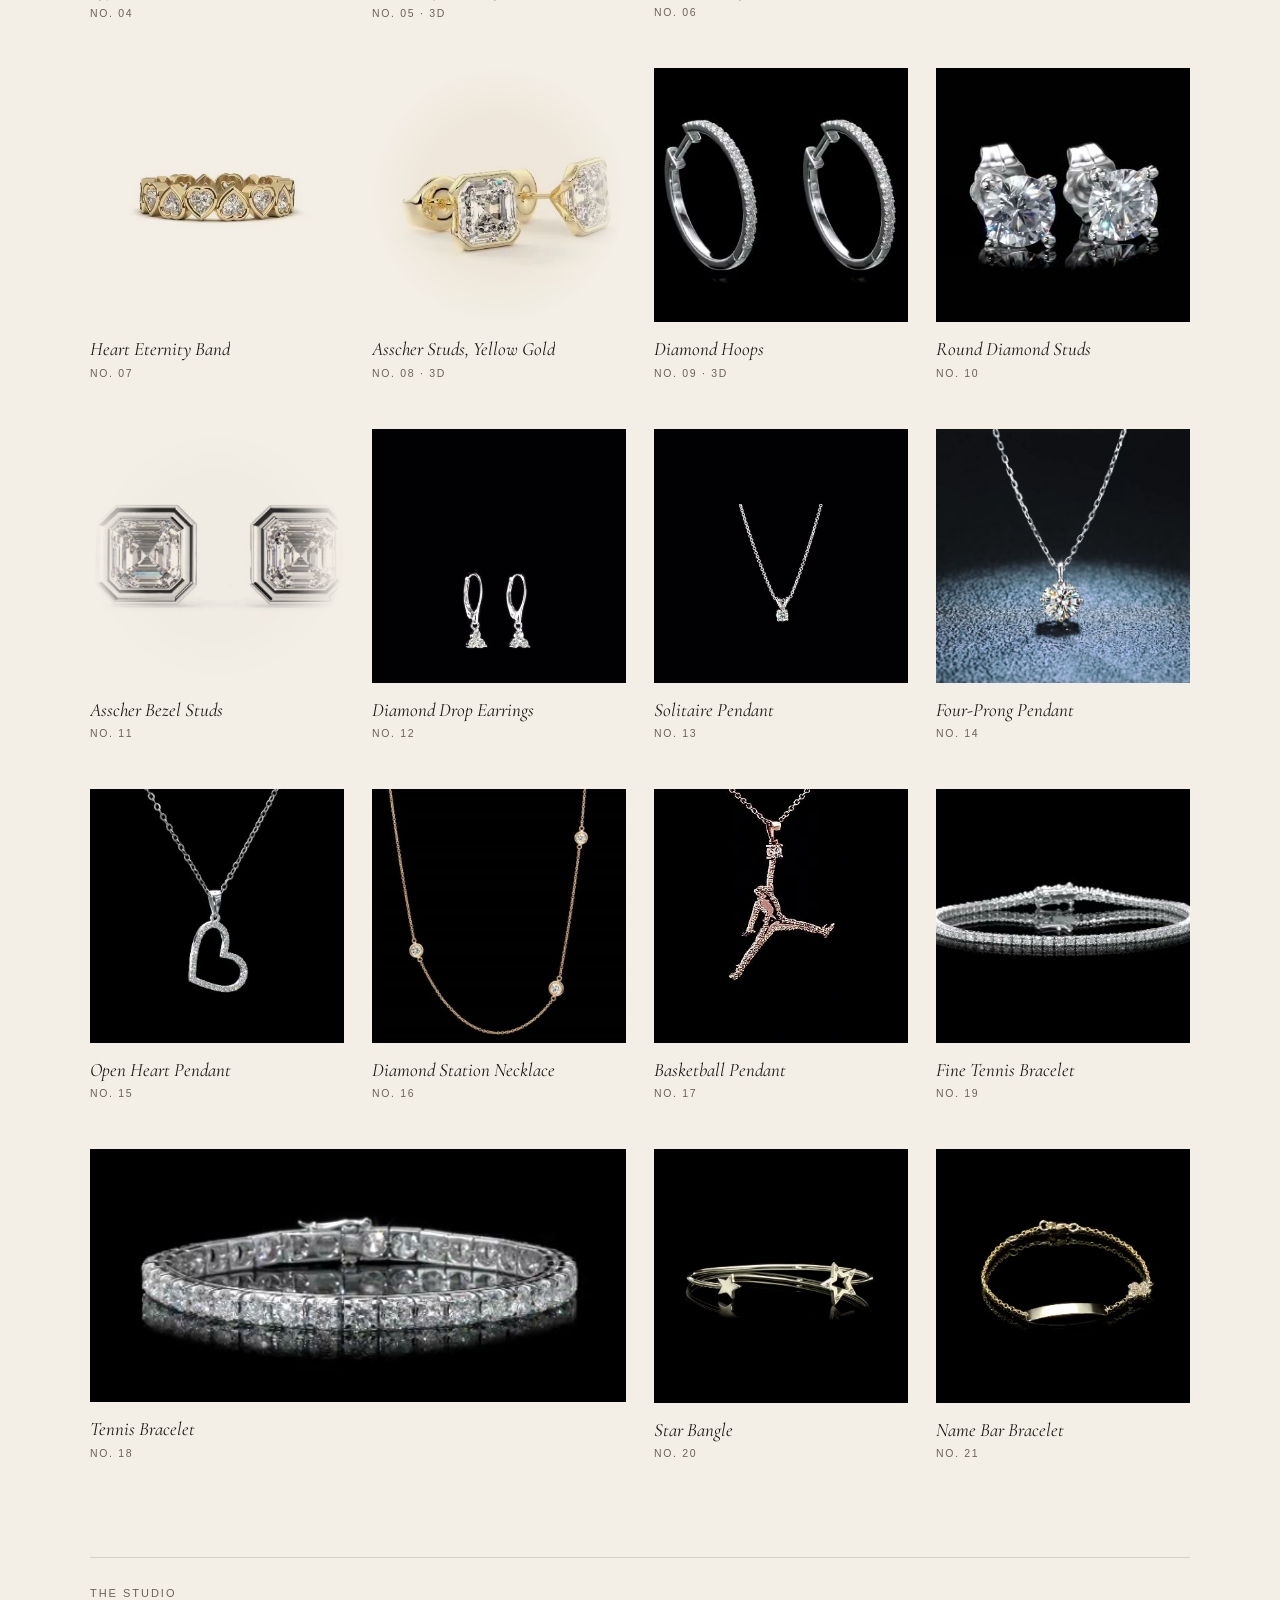
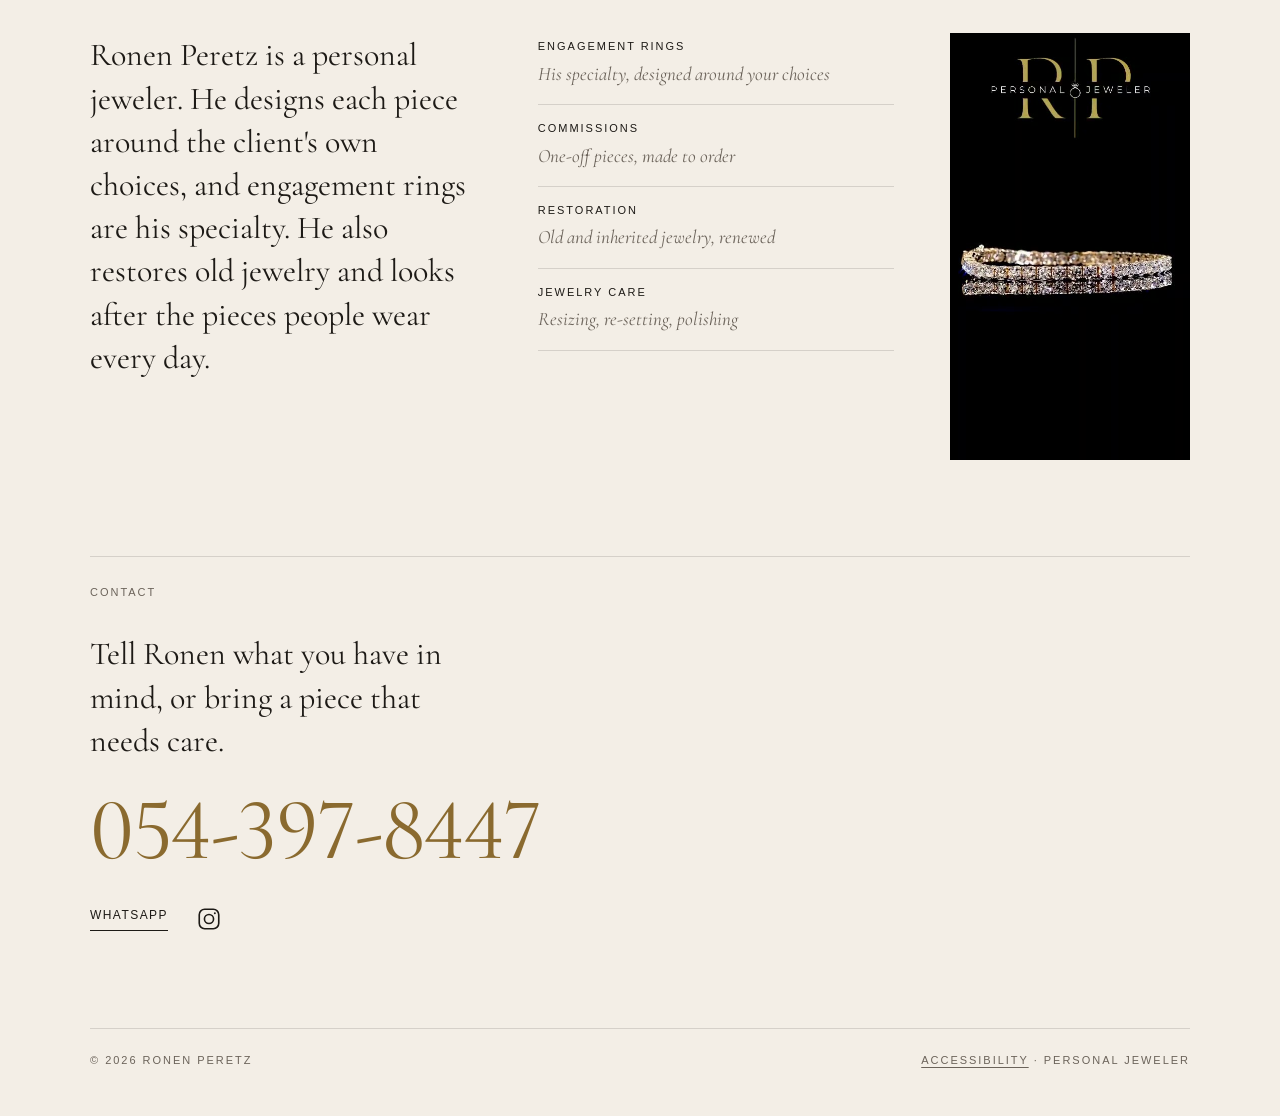
==== commit ac4c4780: "Accessibility for Israeli Standard 5568 (WCAG AA) - Built-in accessibility menu (no third-party over" ====
--- a/index.html
+++ b/index.html
@@ -52,9 +52,10 @@
   <link rel="preconnect" href="https://fonts.googleapis.com" />
   <link rel="preconnect" href="https://fonts.gstatic.com" crossorigin />
   <link href="https://fonts.googleapis.com/css2?family=Cormorant+Garamond:ital,wght@0,400;0,500;0,600;1,400;1,500&display=swap" rel="stylesheet" />
-  <link rel="stylesheet" href="css/style.css?v=21" />
+  <link rel="stylesheet" href="css/style.css?v=24" />
 </head>
 <body>
+  <a class="skip-link" href="#top">Skip to main content</a>
   <header class="nav">
     <a href="#top" class="mark" aria-label="Ronen Peretz, home"><img src="assets/brand/rp-logo.png" alt="Ronen Peretz, personal jeweler" /></a>
     <nav class="nav-links">
@@ -89,7 +90,7 @@
     <section id="work" class="section">
       <div class="section-head">
         <h2 class="label">Selected work <span class="count" id="work-count"></span></h2>
-        <div class="filters" role="tablist" aria-label="Filter by category" id="filters"></div>
+        <div class="filters" role="group" aria-label="Filter by category" id="filters"></div>
       </div>
       <div class="grid" id="grid"></div>
     </section>
@@ -120,8 +121,30 @@
 
   <footer class="footer">
     <span>© <span id="year"></span> <span data-site="name">Ronen Peretz</span></span>
-    <span>Personal jeweler</span>
+    <span><a href="accessibility.html">Accessibility</a> · Personal jeweler</span>
   </footer>
+
+  <!-- Accessibility menu: built into the site, no third-party plugin -->
+  <button class="a11y-fab" id="a11y-fab" type="button" aria-expanded="false" aria-controls="a11y-panel" aria-label="Accessibility options">
+    <svg viewBox="0 0 24 24" width="28" height="28" aria-hidden="true" fill="currentColor"><circle cx="12" cy="4.2" r="2.2"/><path d="M4.5 8.2a1 1 0 0 1 1.2-.7c2.1.5 4.2.8 6.3.8s4.2-.3 6.3-.8a1 1 0 1 1 .5 1.9c-1.6.4-3.3.7-4.8.8v3.9l2 6.4a1 1 0 1 1-1.9.6L12.2 15h-.4l-1.9 6.1a1 1 0 1 1-1.9-.6l2-6.4V10.2c-1.6-.1-3.2-.4-4.8-.8a1 1 0 0 1-.7-1.2Z"/></svg>
+  </button>
+  <div class="a11y-panel" id="a11y-panel" role="dialog" aria-label="Accessibility options" hidden>
+    <div class="a11y-head">
+      <p class="label">Accessibility</p>
+      <button type="button" class="a11y-close" data-a11y-close aria-label="Close accessibility options">
+        <svg viewBox="0 0 24 24" width="14" height="14" aria-hidden="true"><path d="M6 6l12 12M18 6L6 18" stroke="currentColor" stroke-width="1.6" stroke-linecap="round"/></svg>
+      </button>
+    </div>
+    <button type="button" data-a11y="pause" aria-pressed="false">Pause animation</button>
+    <button type="button" data-a11y="text" aria-pressed="false">Larger text</button>
+    <button type="button" data-a11y="contrast" aria-pressed="false">Higher contrast</button>
+    <button type="button" data-a11y="links" aria-pressed="false">Underline links</button>
+    <button type="button" data-a11y="font" aria-pressed="false">Plain font</button>
+    <div class="a11y-foot">
+      <button type="button" data-a11y-reset>Reset</button>
+      <a href="accessibility.html">Accessibility statement</a>
+    </div>
+  </div>
 
   <!-- Floating WhatsApp button (href set from SITE.contact in main.js) -->
   <a class="wa-fab" id="wa-fab" target="_blank" rel="noopener" aria-label="Chat on WhatsApp" hidden>
@@ -144,7 +167,7 @@
     </div>
   </dialog>
 
-  <script src="js/pieces.js?v=21"></script>
-  <script src="js/main.js?v=21"></script>
+  <script src="js/pieces.js?v=24"></script>
+  <script src="js/main.js?v=24"></script>
 </body>
 </html>
--- a/css/style.css
+++ b/css/style.css
@@ -157,7 +157,7 @@
 /* ── Sections ───────────────────────────────────────────── */
 .section { width: var(--page); margin: 0 auto; padding: 28px 0 96px; border-top: 1px solid var(--rule); }
 .section-head { display: flex; justify-content: space-between; align-items: baseline; gap: 20px; flex-wrap: wrap; margin-bottom: 32px; }
-.count { margin-left: 14px; color: var(--soft); opacity: 0.7; }
+.count { margin-left: 14px; color: var(--soft); }
 
 /* Filters: plain words, the active one underlined */
 .filters { display: flex; gap: 4px 22px; flex-wrap: wrap; }
@@ -171,7 +171,7 @@
   transition: color 150ms ease, border-color 150ms ease;
 }
 .filters button:hover { color: var(--ink); }
-.filters button[aria-selected="true"] { color: var(--ink); border-color: var(--ink); }
+.filters button[aria-pressed="true"] { color: var(--ink); border-color: var(--ink); }
 
 /* ── Work grid: photographs as prints, no boxes ─────────── */
 .grid { display: grid; grid-template-columns: repeat(4, minmax(0, 1fr)); grid-auto-flow: dense; gap: 48px 28px; }
@@ -324,9 +324,87 @@
   .grid { grid-template-columns: 1fr; gap: 40px; }
   .card.wide { grid-column: auto; }
   .card.wide .card-media { aspect-ratio: 16 / 9; }
-  .footer { padding-bottom: 96px; } /* keep clear of the WhatsApp button */
+  .footer { padding-bottom: 96px; flex-direction: column; gap: 8px; } /* keep clear of the floating buttons */
   .nav-links { gap: 0; }
 }
+
+/* ── Skip link: first stop for keyboard users ───────────── */
+.skip-link {
+  position: fixed;
+  top: 12px;
+  left: 12px;
+  z-index: 100;
+  padding: 10px 16px;
+  background: var(--ink);
+  color: var(--bg);
+  font: 500 13px/1 var(--sans);
+  transform: translateY(-200%);
+}
+.skip-link:focus { transform: none; }
+.footer a { text-decoration: underline; text-underline-offset: 3px; }
+
+/* ── Accessibility menu ─────────────────────────────────── */
+.settled { animation: none !important; } /* entrance already played */
+.a11y-fab {
+  position: fixed;
+  left: max(20px, env(safe-area-inset-left));
+  bottom: max(20px, env(safe-area-inset-bottom));
+  z-index: 20;
+  width: 48px;
+  height: 48px;
+  display: grid;
+  place-items: center;
+  border: 0;
+  border-radius: 50%;
+  color: #fff;
+  background: #1d4ed8; /* the familiar accessibility blue, so people recognise it */
+  box-shadow: 0 6px 18px rgba(29, 78, 216, 0.3), 0 2px 6px rgba(0, 0, 0, 0.12);
+  cursor: pointer;
+  transition: transform 140ms var(--ease-out);
+}
+.a11y-fab:active { transform: scale(0.94); }
+.a11y-panel {
+  position: fixed;
+  left: max(20px, env(safe-area-inset-left));
+  bottom: calc(max(20px, env(safe-area-inset-bottom)) + 60px);
+  z-index: 21;
+  width: min(260px, calc(100vw - 40px));
+  padding: 14px;
+  display: grid;
+  gap: 6px;
+  background: var(--bg);
+  color: var(--ink);
+  border: 1px solid var(--rule);
+  border-radius: 14px;
+  box-shadow: 0 18px 50px rgba(40, 28, 10, 0.2);
+}
+.a11y-panel[hidden] { display: none; }
+.a11y-head { display: flex; justify-content: space-between; align-items: center; margin-bottom: 4px; }
+.a11y-panel button[data-a11y] {
+  text-align: left;
+  padding: 10px 12px;
+  border: 1px solid var(--rule);
+  border-radius: 8px;
+  background: none;
+  font: 500 14px/1.2 var(--sans);
+  cursor: pointer;
+}
+.a11y-panel button[aria-pressed="true"] { background: var(--ink); color: var(--bg); border-color: var(--ink); }
+.a11y-panel button[aria-pressed="true"]::after { content: " ✓"; }
+.a11y-close { border: 0; background: none; padding: 6px; cursor: pointer; color: var(--soft); }
+.a11y-foot { display: flex; justify-content: space-between; align-items: center; margin-top: 6px; font: 500 13px/1.2 var(--sans); }
+.a11y-foot button { border: 0; background: none; padding: 6px 0; font: inherit; text-decoration: underline; cursor: pointer; }
+.a11y-foot a { text-decoration: underline; }
+
+/* The options themselves (classes on <html>) */
+.a11y-pause *, .a11y-pause *::before, .a11y-pause *::after { animation: none !important; transition: none !important; }
+.a11y-pause { scroll-behavior: auto; }
+.a11y-text main, .a11y-text .footer { zoom: 1.2; }
+.a11y-contrast { --soft: #3a342d; --gold: #5c4515; --rule: rgba(29, 26, 22, 0.45); }
+.a11y-contrast .nav { background: var(--bg); -webkit-backdrop-filter: none; backdrop-filter: none; box-shadow: 0 0 0 1px var(--ink); }
+.a11y-links a, .a11y-links .caption-link, .a11y-links .filters button { text-decoration: underline; text-underline-offset: 3px; }
+.a11y-font { --serif: var(--sans); }
+.a11y-font * { font-style: normal !important; }
 
 /* Reduced motion: gentler, not zero. Keep short opacity fades, drop movement and scaling. */
 @media (prefers-reduced-motion: reduce) {
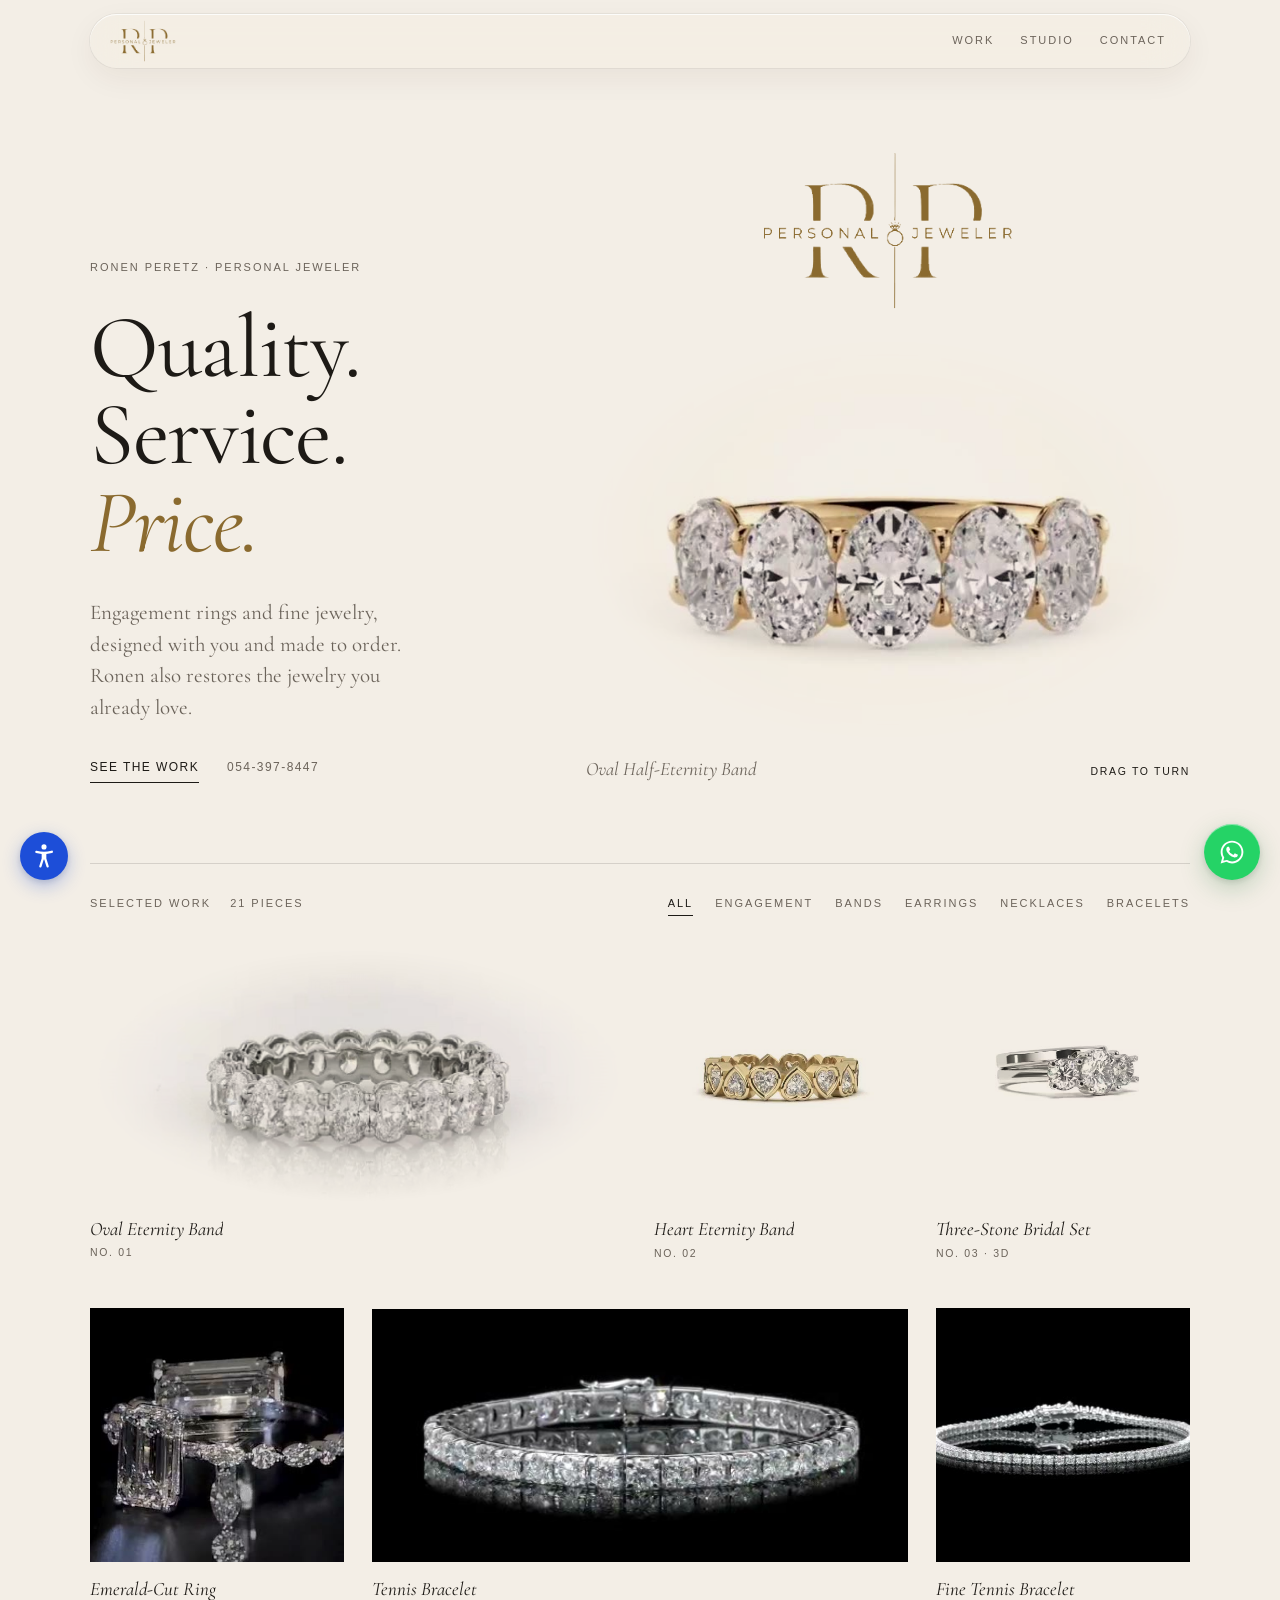
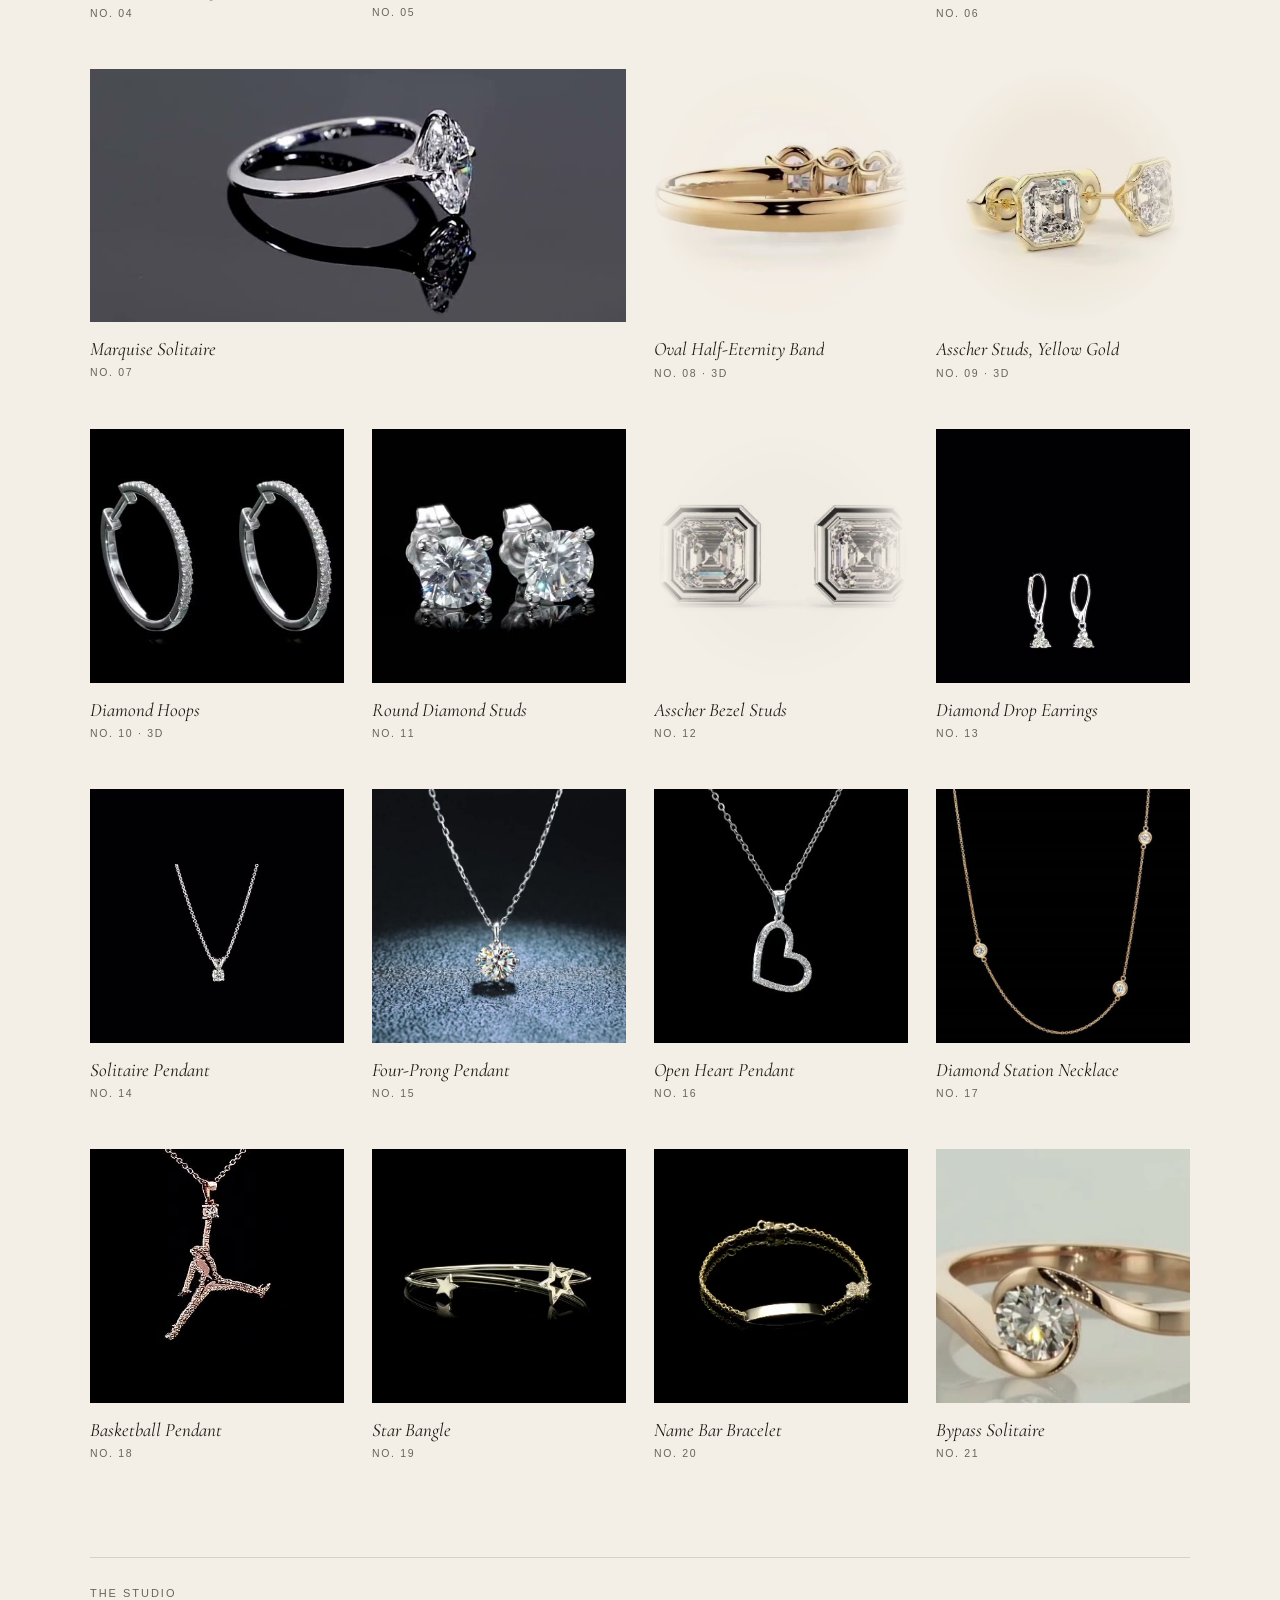
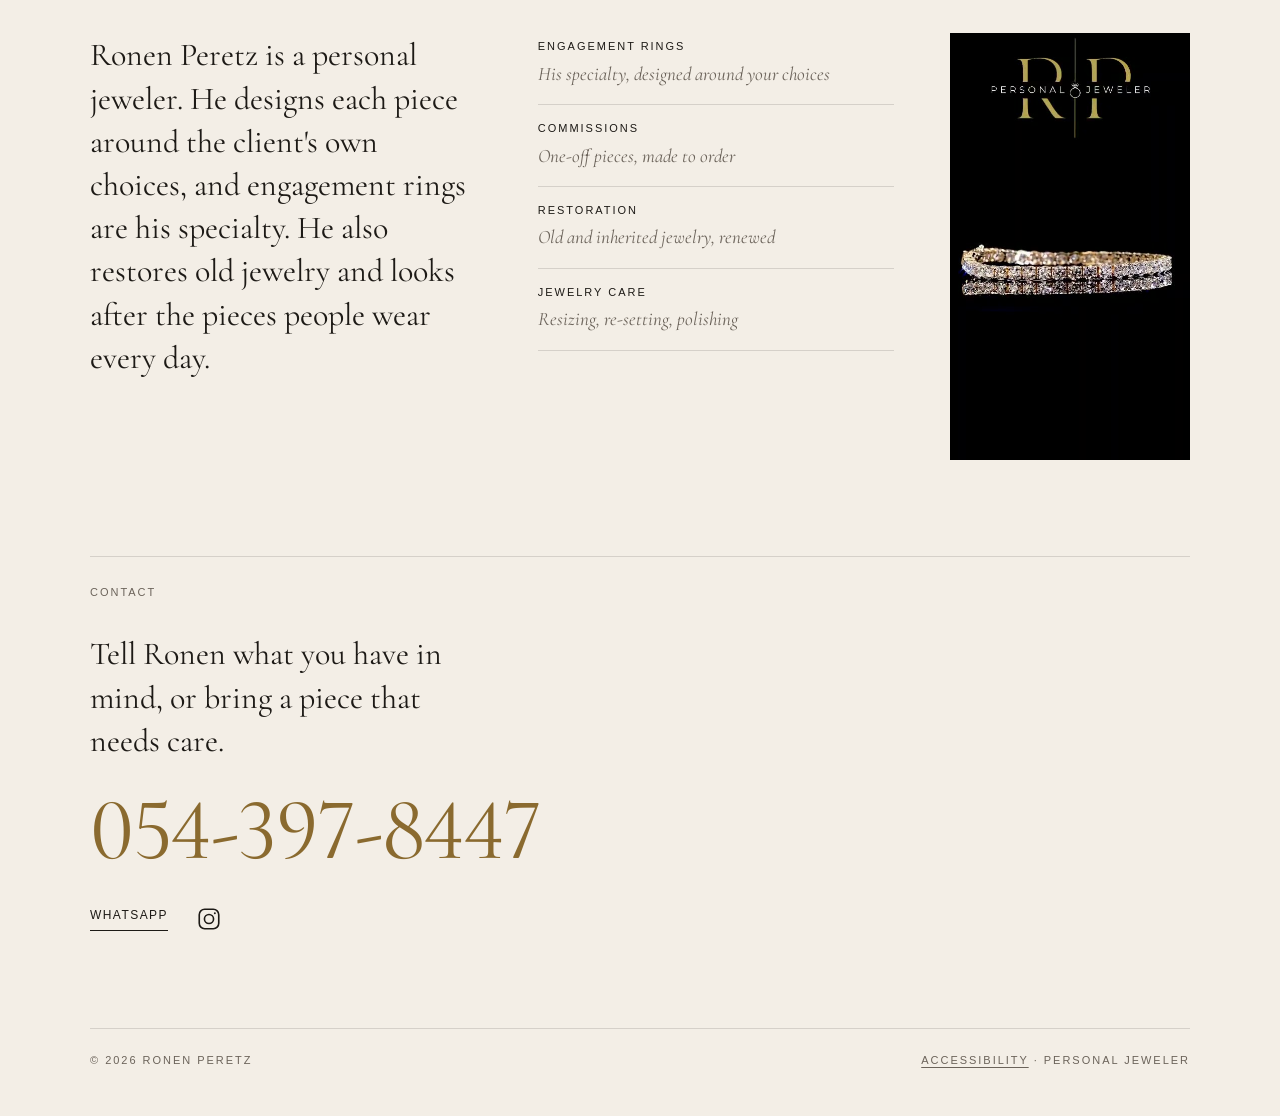
==== commit c0e6acb0: "Reorder pieces; hide skip link properly on iPhone - Oval and heart eternity bands to the top, both t" ====
--- a/index.html
+++ b/index.html
@@ -52,7 +52,7 @@
   <link rel="preconnect" href="https://fonts.googleapis.com" />
   <link rel="preconnect" href="https://fonts.gstatic.com" crossorigin />
   <link href="https://fonts.googleapis.com/css2?family=Cormorant+Garamond:ital,wght@0,400;0,500;0,600;1,400;1,500&display=swap" rel="stylesheet" />
-  <link rel="stylesheet" href="css/style.css?v=24" />
+  <link rel="stylesheet" href="css/style.css?v=26" />
 </head>
 <body>
   <a class="skip-link" href="#top">Skip to main content</a>
@@ -167,7 +167,7 @@
     </div>
   </dialog>
 
-  <script src="js/pieces.js?v=24"></script>
-  <script src="js/main.js?v=24"></script>
+  <script src="js/pieces.js?v=26"></script>
+  <script src="js/main.js?v=26"></script>
 </body>
 </html>
--- a/css/style.css
+++ b/css/style.css
@@ -331,16 +331,24 @@
 /* ── Skip link: first stop for keyboard users ───────────── */
 .skip-link {
   position: fixed;
-  top: 12px;
+  top: max(12px, env(safe-area-inset-top));
   left: 12px;
   z-index: 100;
   padding: 10px 16px;
   background: var(--ink);
   color: var(--bg);
   font: 500 13px/1 var(--sans);
-  transform: translateY(-200%);
-}
-.skip-link:focus { transform: none; }
+}
+/* Hidden until focused. Clipped rather than moved off-screen: iPhone's floating
+   address bar exposes the area above the page, where a shifted link would show. */
+.skip-link:not(:focus) {
+  width: 1px;
+  height: 1px;
+  padding: 0;
+  overflow: hidden;
+  clip-path: inset(50%);
+  white-space: nowrap;
+}
 .footer a { text-decoration: underline; text-underline-offset: 3px; }
 
 /* ── Accessibility menu ─────────────────────────────────── */
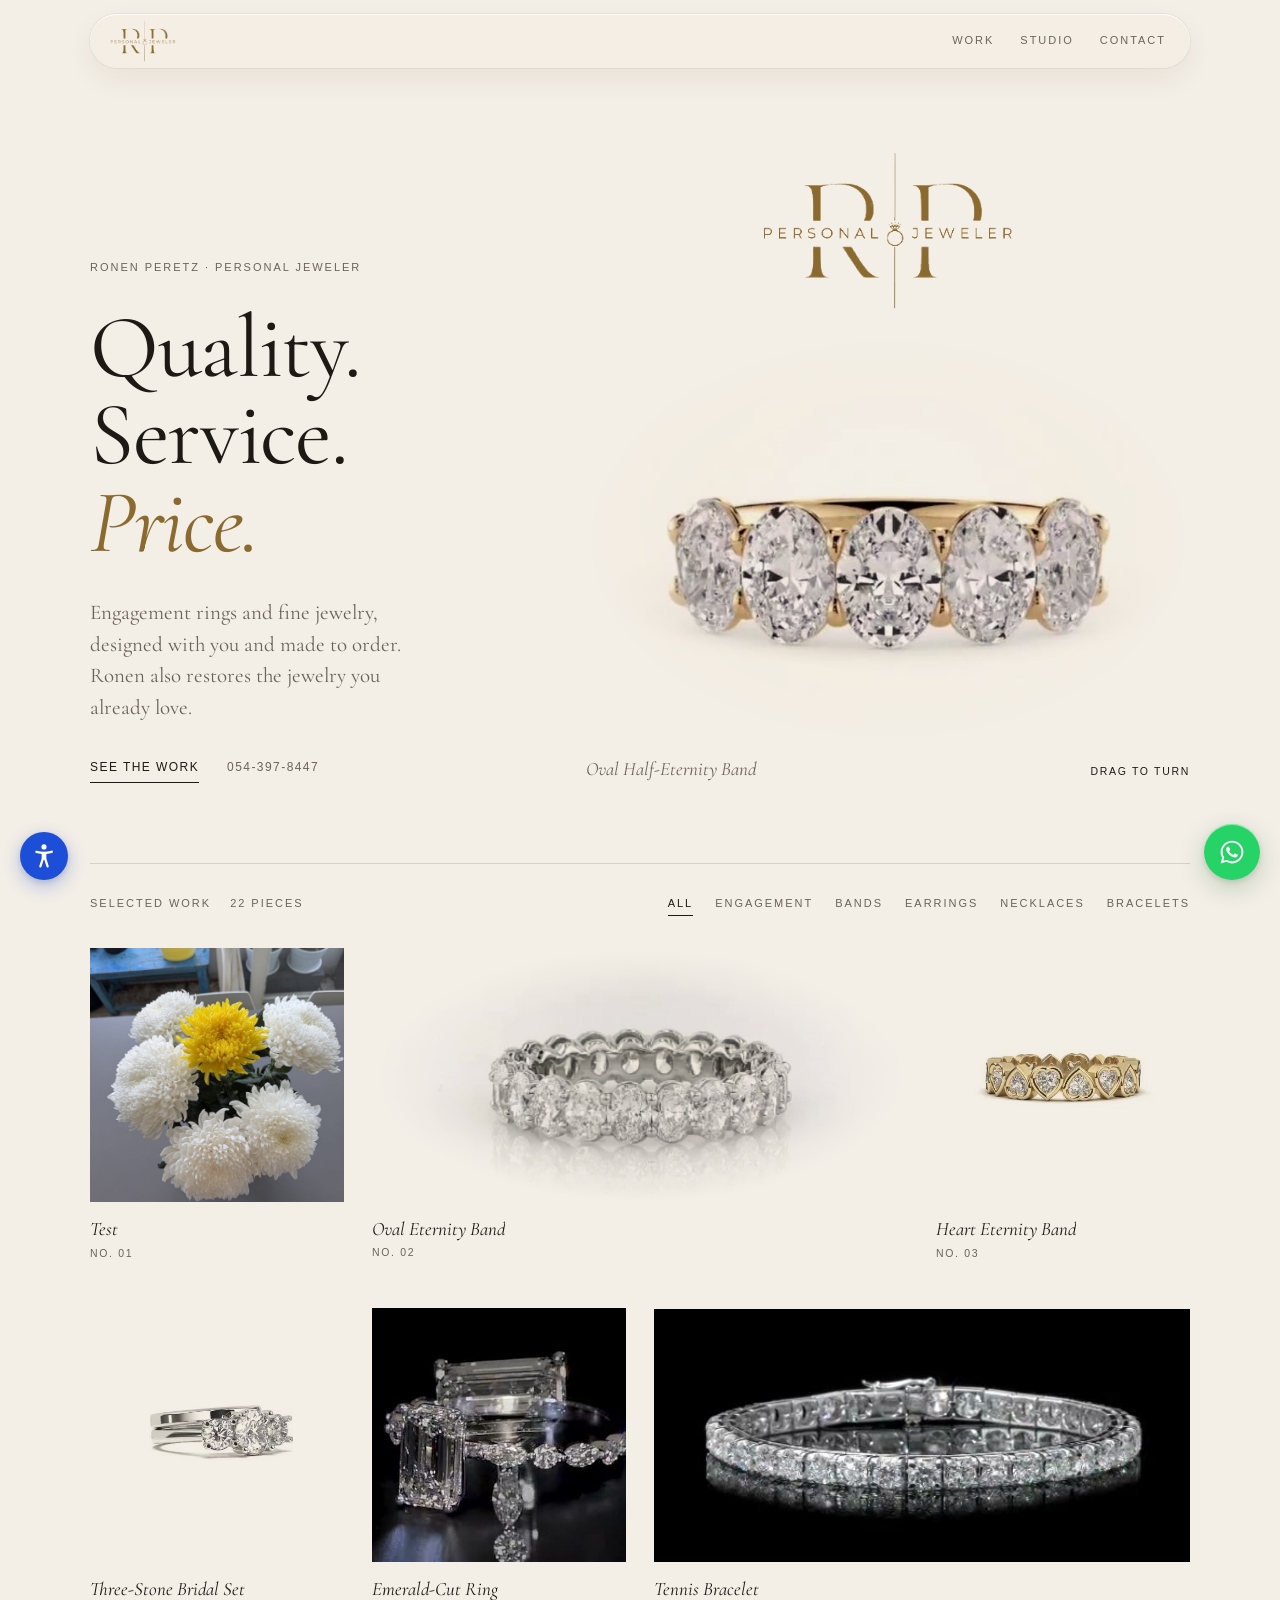
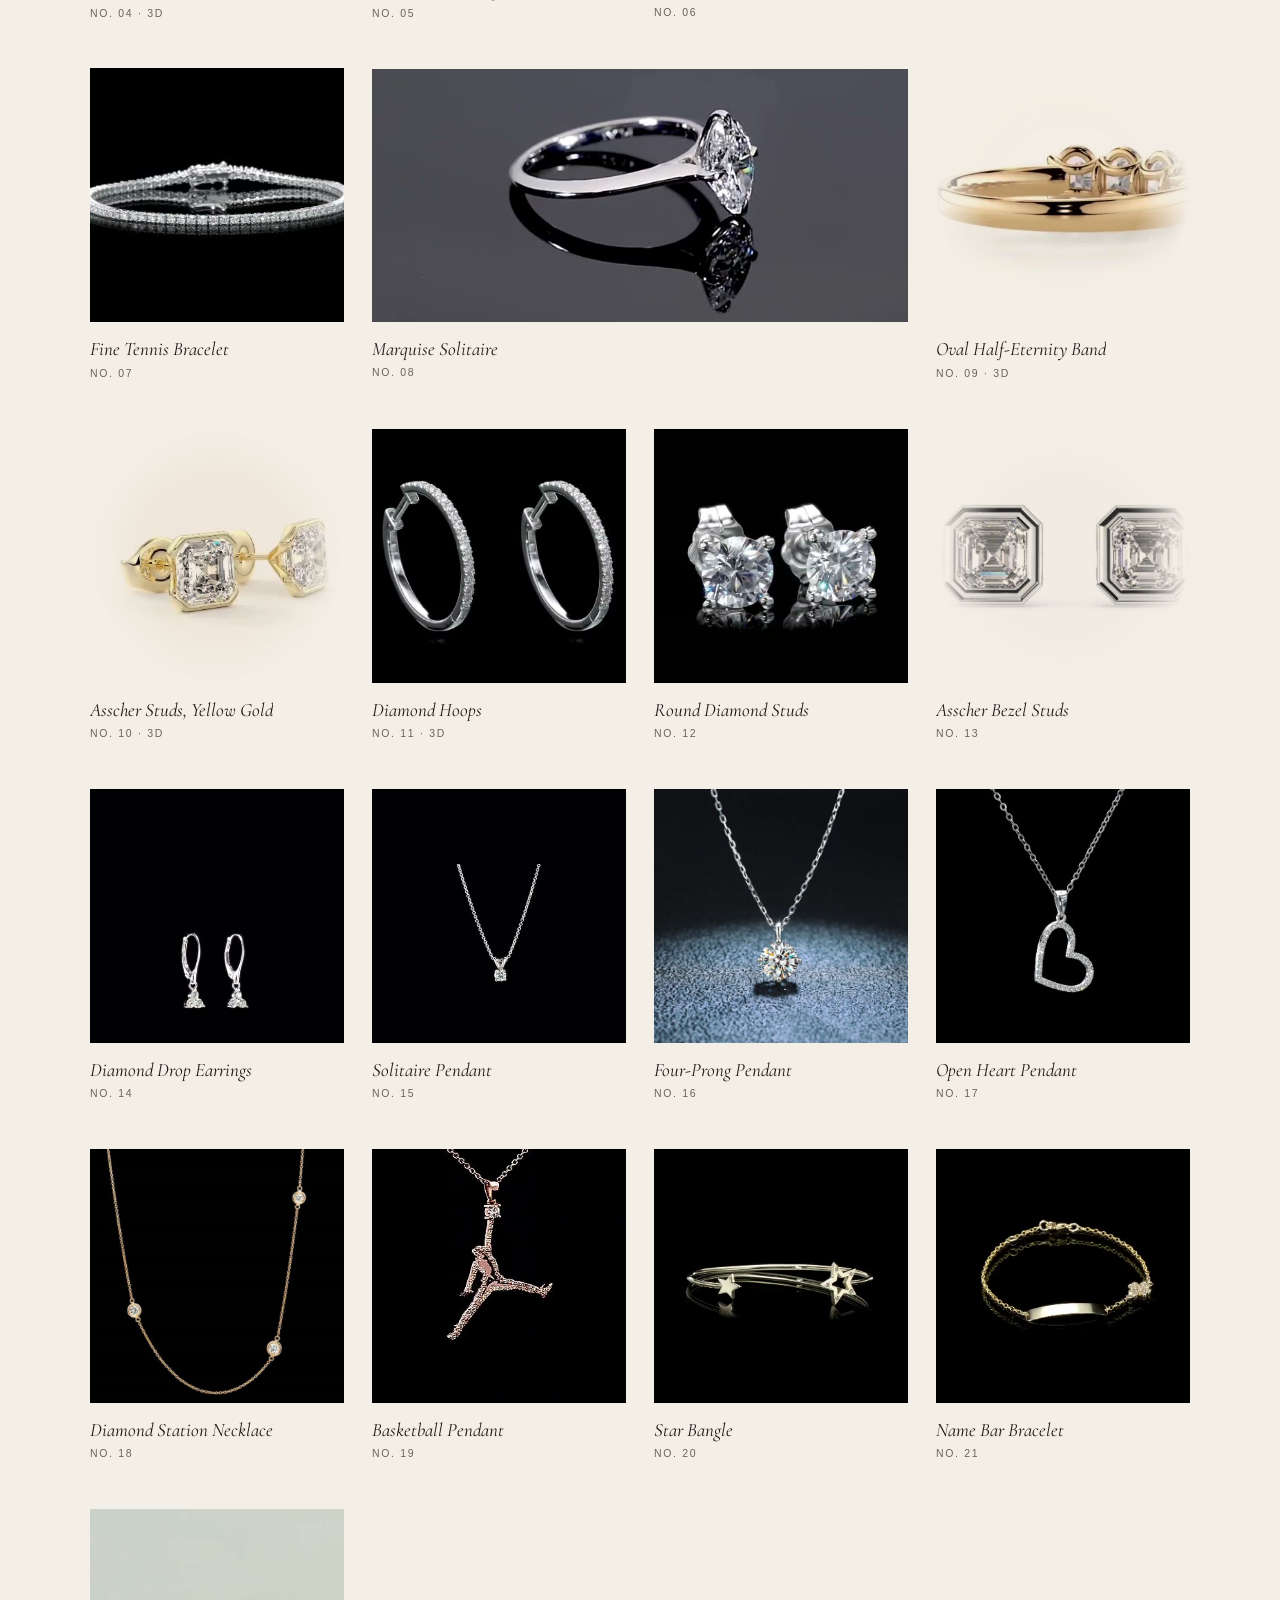
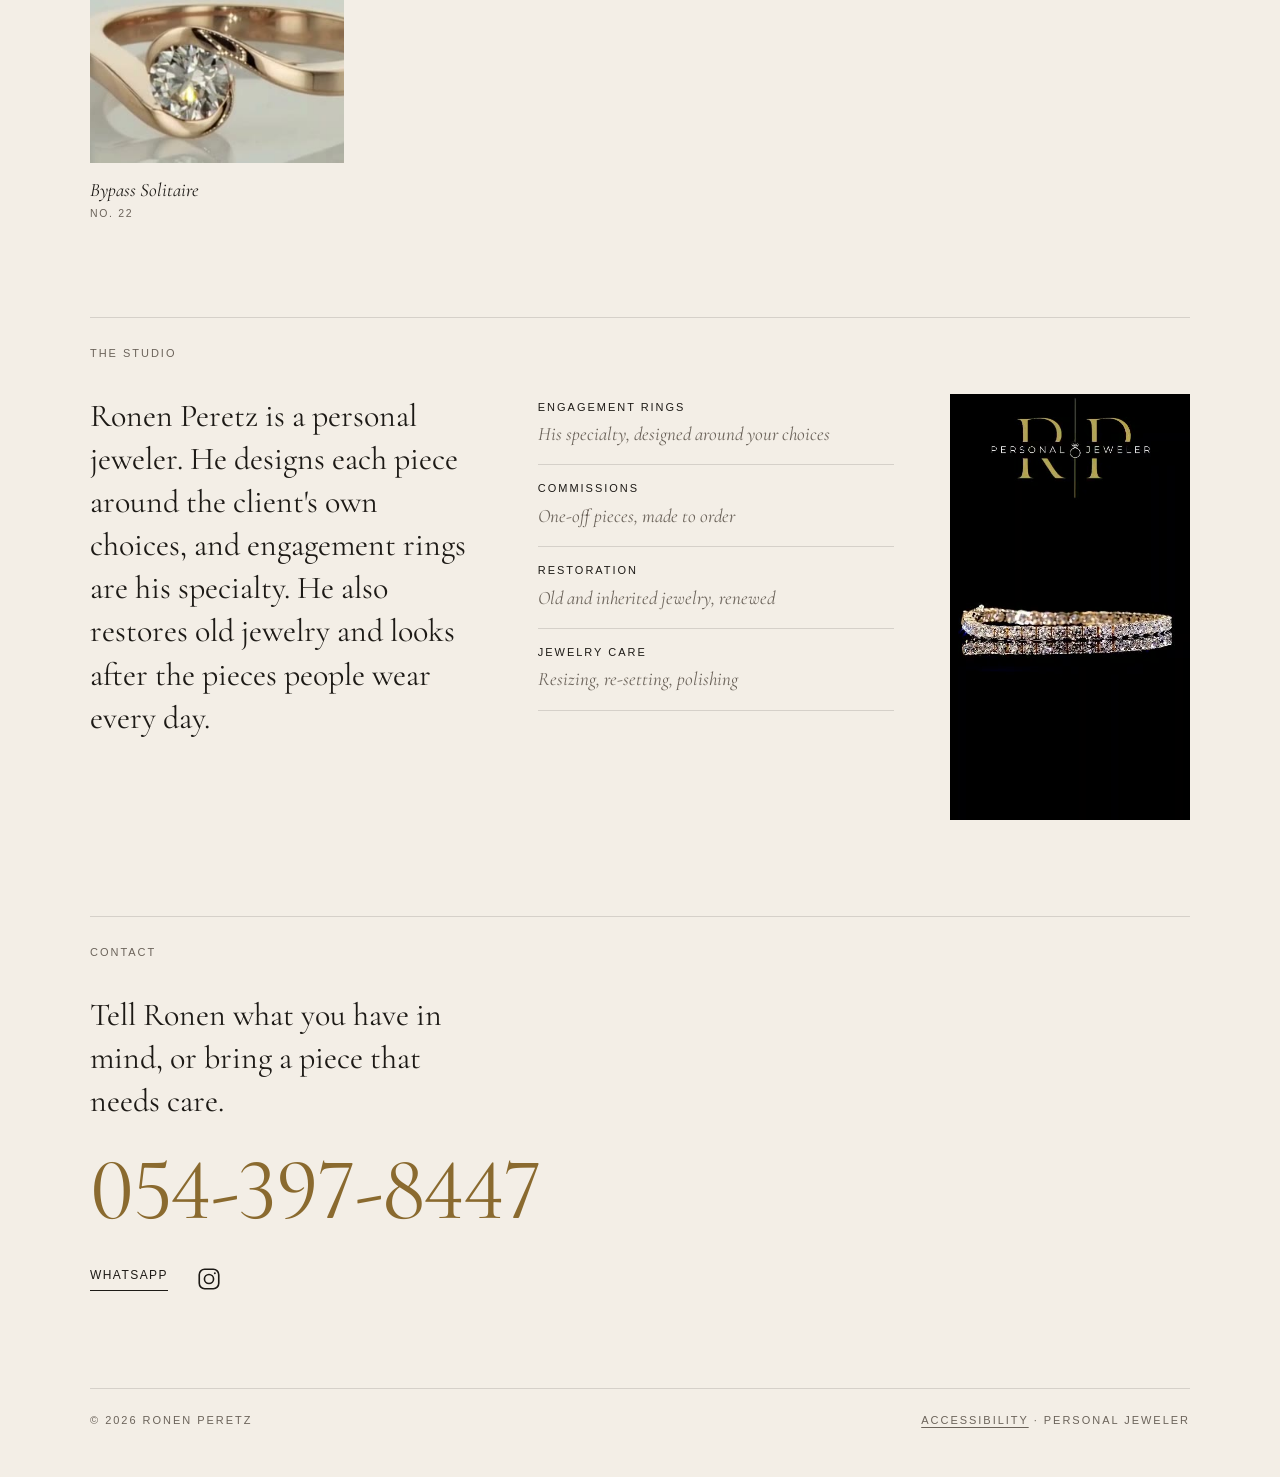
==== commit 1752e289: "Add from form: Test" ====
--- a/index.html
+++ b/index.html
@@ -52,7 +52,7 @@
   <link rel="preconnect" href="https://fonts.googleapis.com" />
   <link rel="preconnect" href="https://fonts.gstatic.com" crossorigin />
   <link href="https://fonts.googleapis.com/css2?family=Cormorant+Garamond:ital,wght@0,400;0,500;0,600;1,400;1,500&display=swap" rel="stylesheet" />
-  <link rel="stylesheet" href="css/style.css?v=26" />
+  <link rel="stylesheet" href="css/style.css?v=27" />
 </head>
 <body>
   <a class="skip-link" href="#top">Skip to main content</a>
@@ -167,7 +167,7 @@
     </div>
   </dialog>
 
-  <script src="js/pieces.js?v=26"></script>
-  <script src="js/main.js?v=26"></script>
+  <script src="js/pieces.js?v=27"></script>
+  <script src="js/main.js?v=27"></script>
 </body>
 </html>
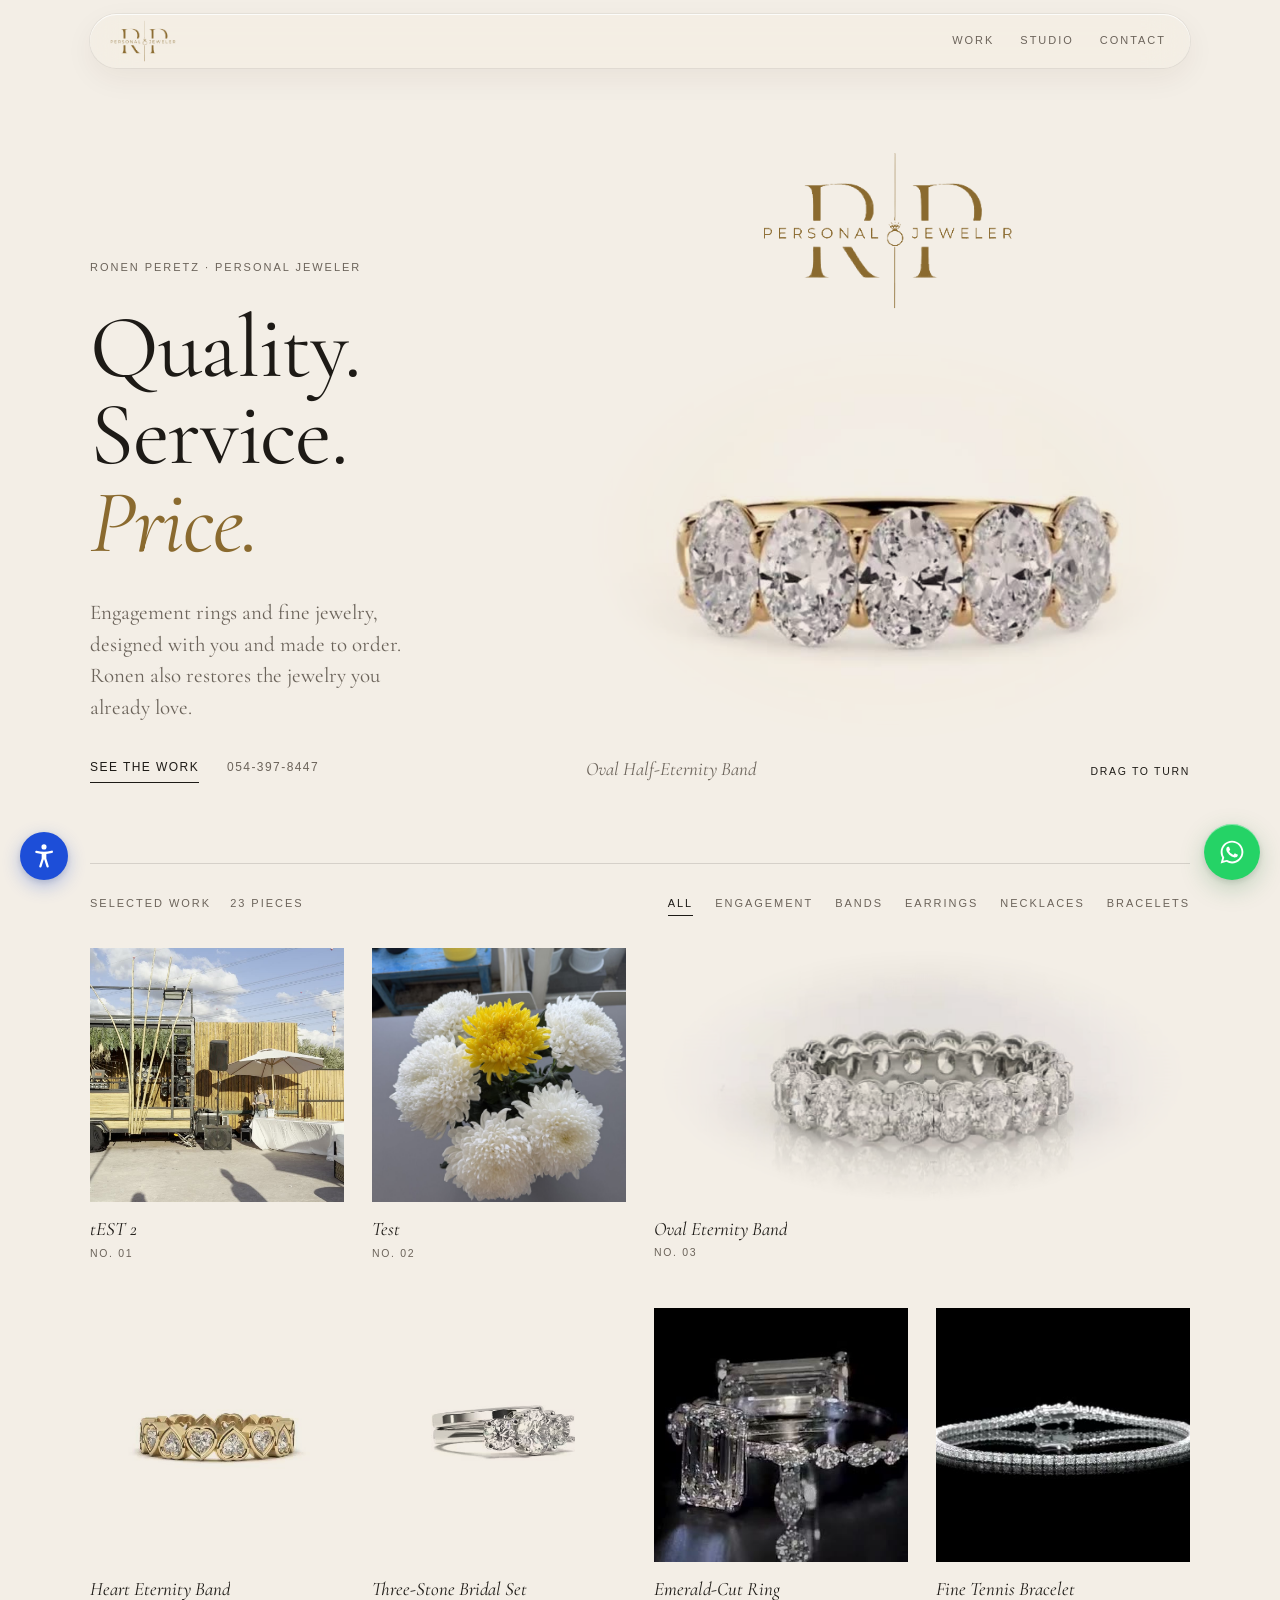
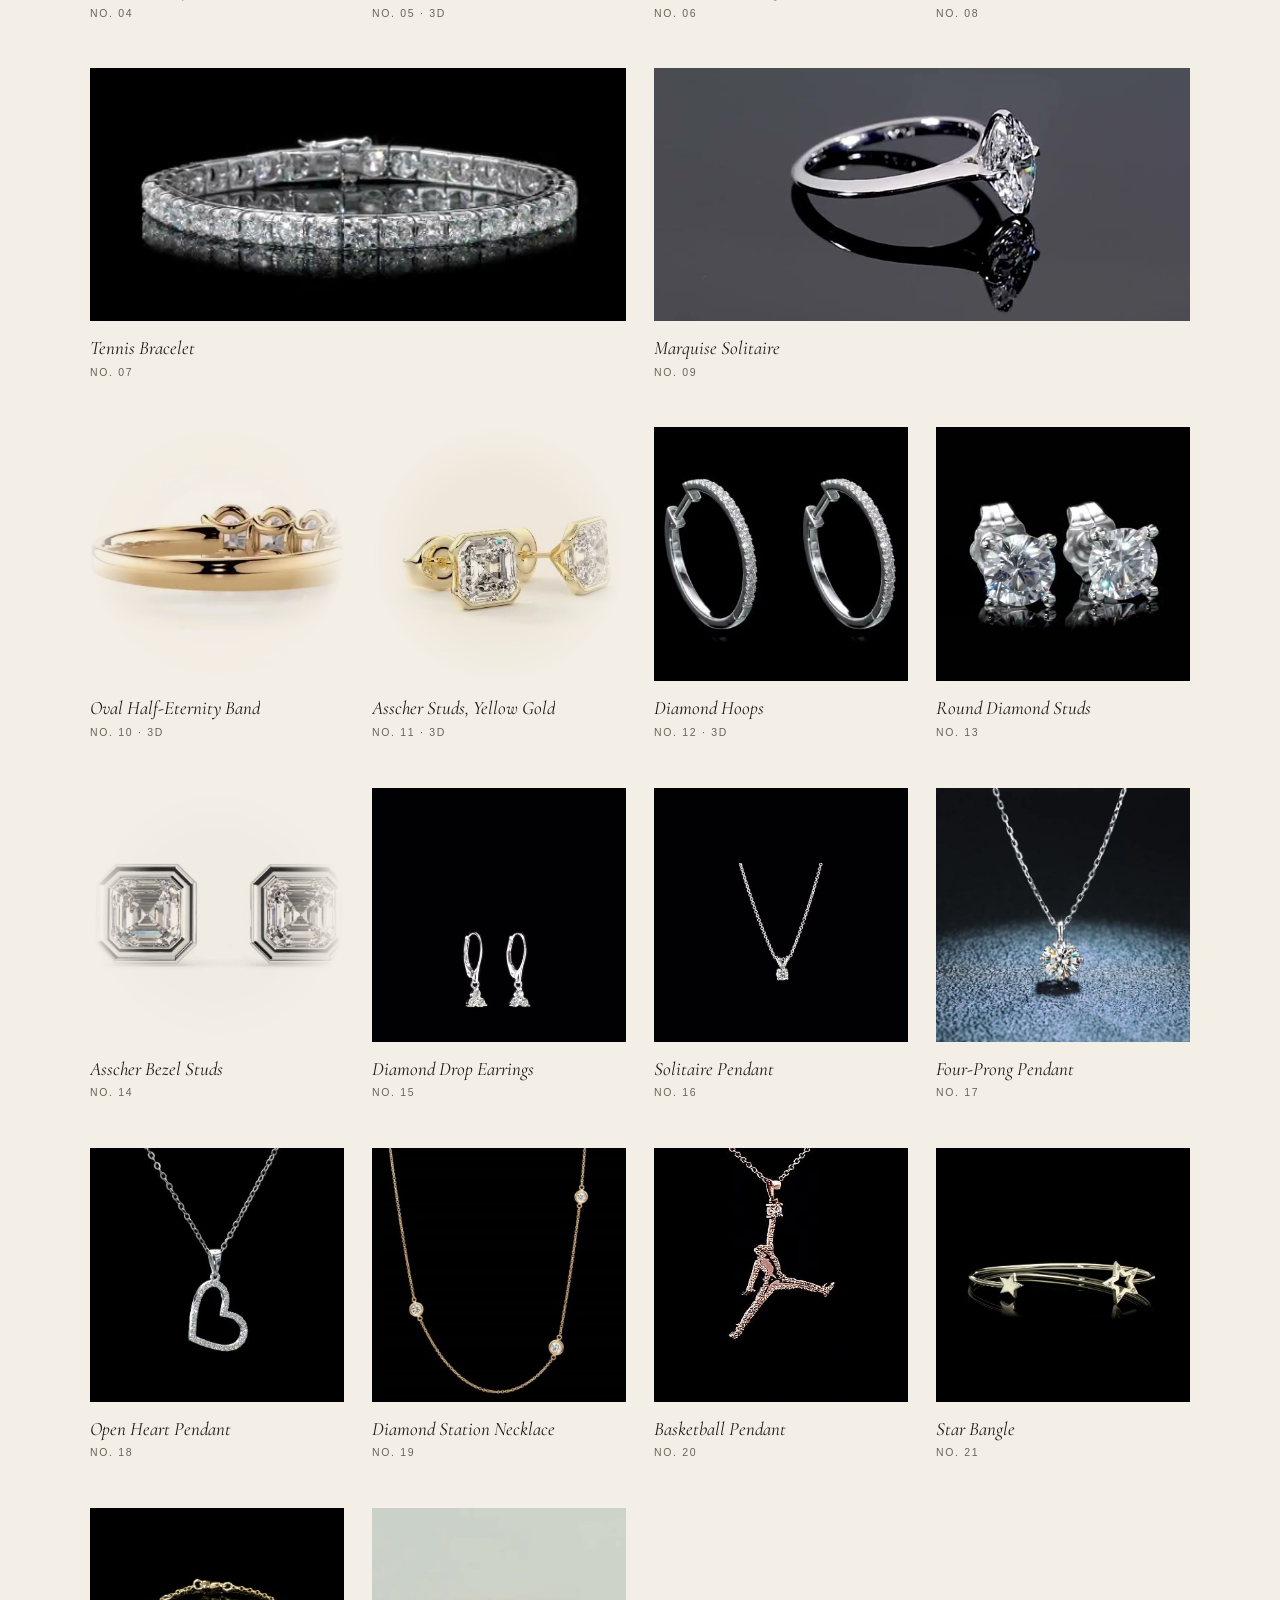
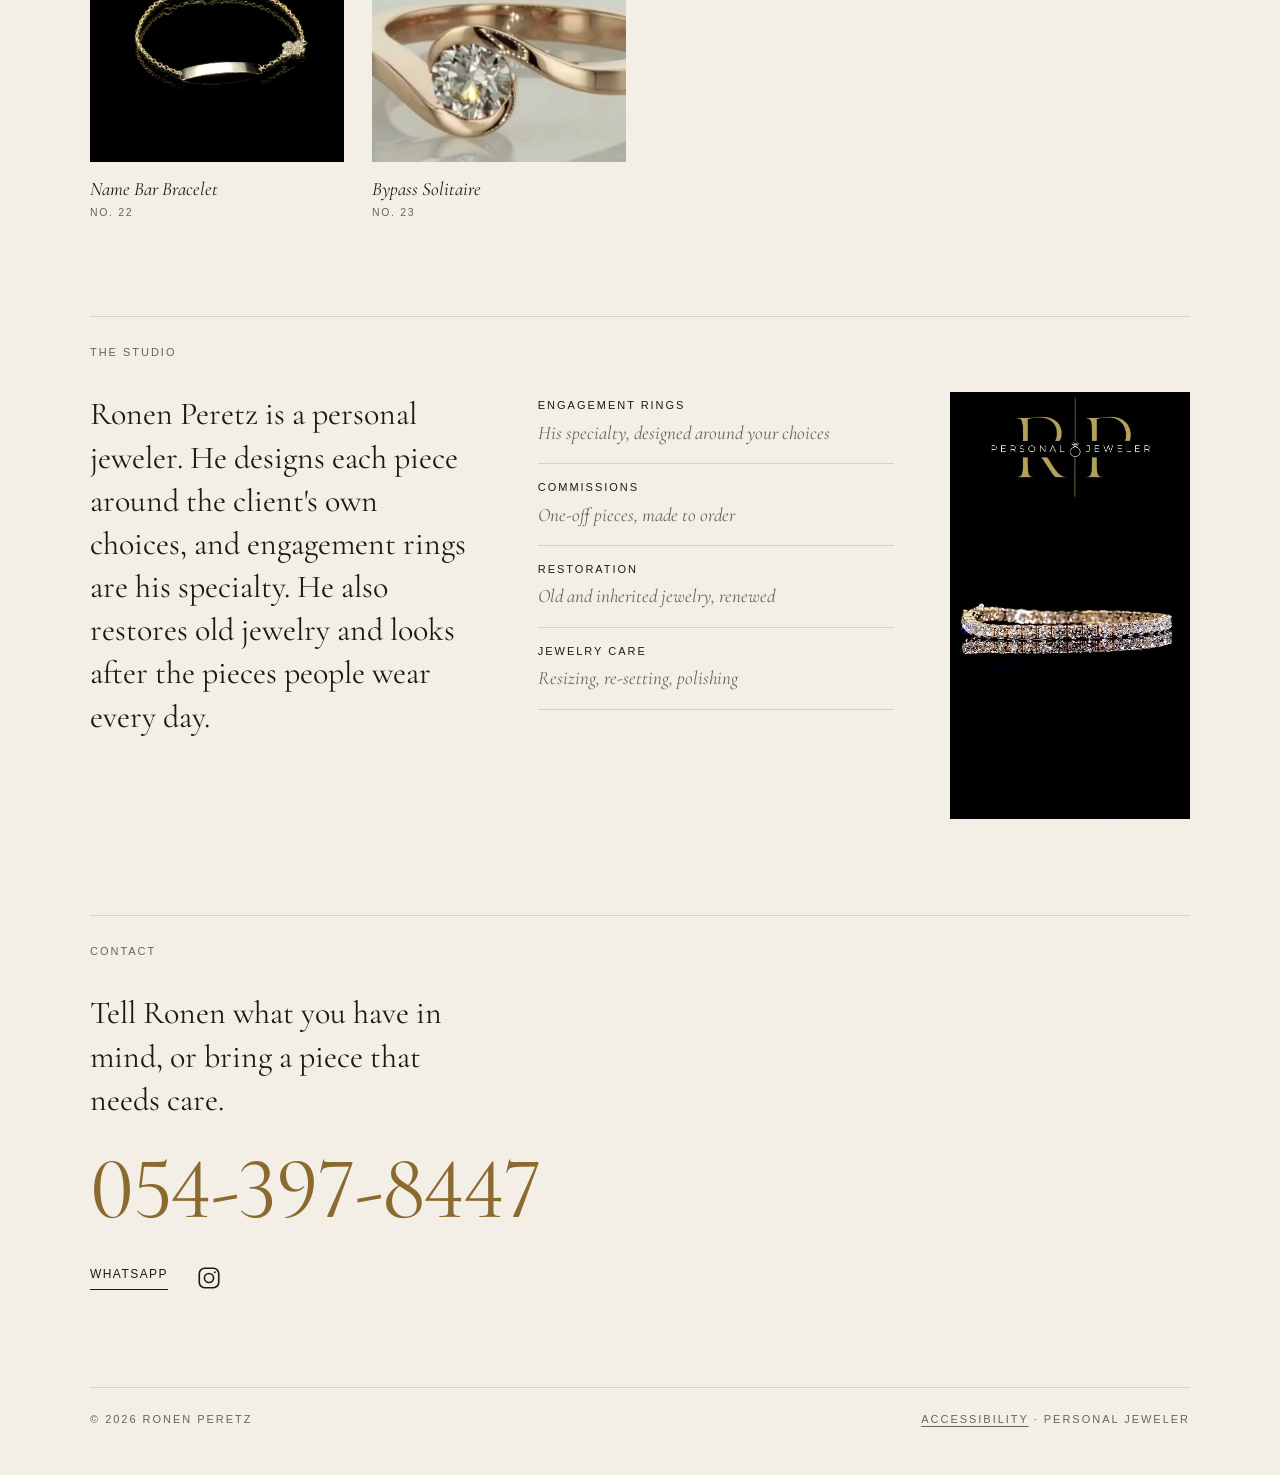
==== commit 4b18bb6e: "Add from form: tEST 2" ====
--- a/index.html
+++ b/index.html
@@ -52,7 +52,7 @@
   <link rel="preconnect" href="https://fonts.googleapis.com" />
   <link rel="preconnect" href="https://fonts.gstatic.com" crossorigin />
   <link href="https://fonts.googleapis.com/css2?family=Cormorant+Garamond:ital,wght@0,400;0,500;0,600;1,400;1,500&display=swap" rel="stylesheet" />
-  <link rel="stylesheet" href="css/style.css?v=27" />
+  <link rel="stylesheet" href="css/style.css?v=28" />
 </head>
 <body>
   <a class="skip-link" href="#top">Skip to main content</a>
@@ -167,7 +167,7 @@
     </div>
   </dialog>
 
-  <script src="js/pieces.js?v=27"></script>
-  <script src="js/main.js?v=27"></script>
+  <script src="js/pieces.js?v=28"></script>
+  <script src="js/main.js?v=28"></script>
 </body>
 </html>
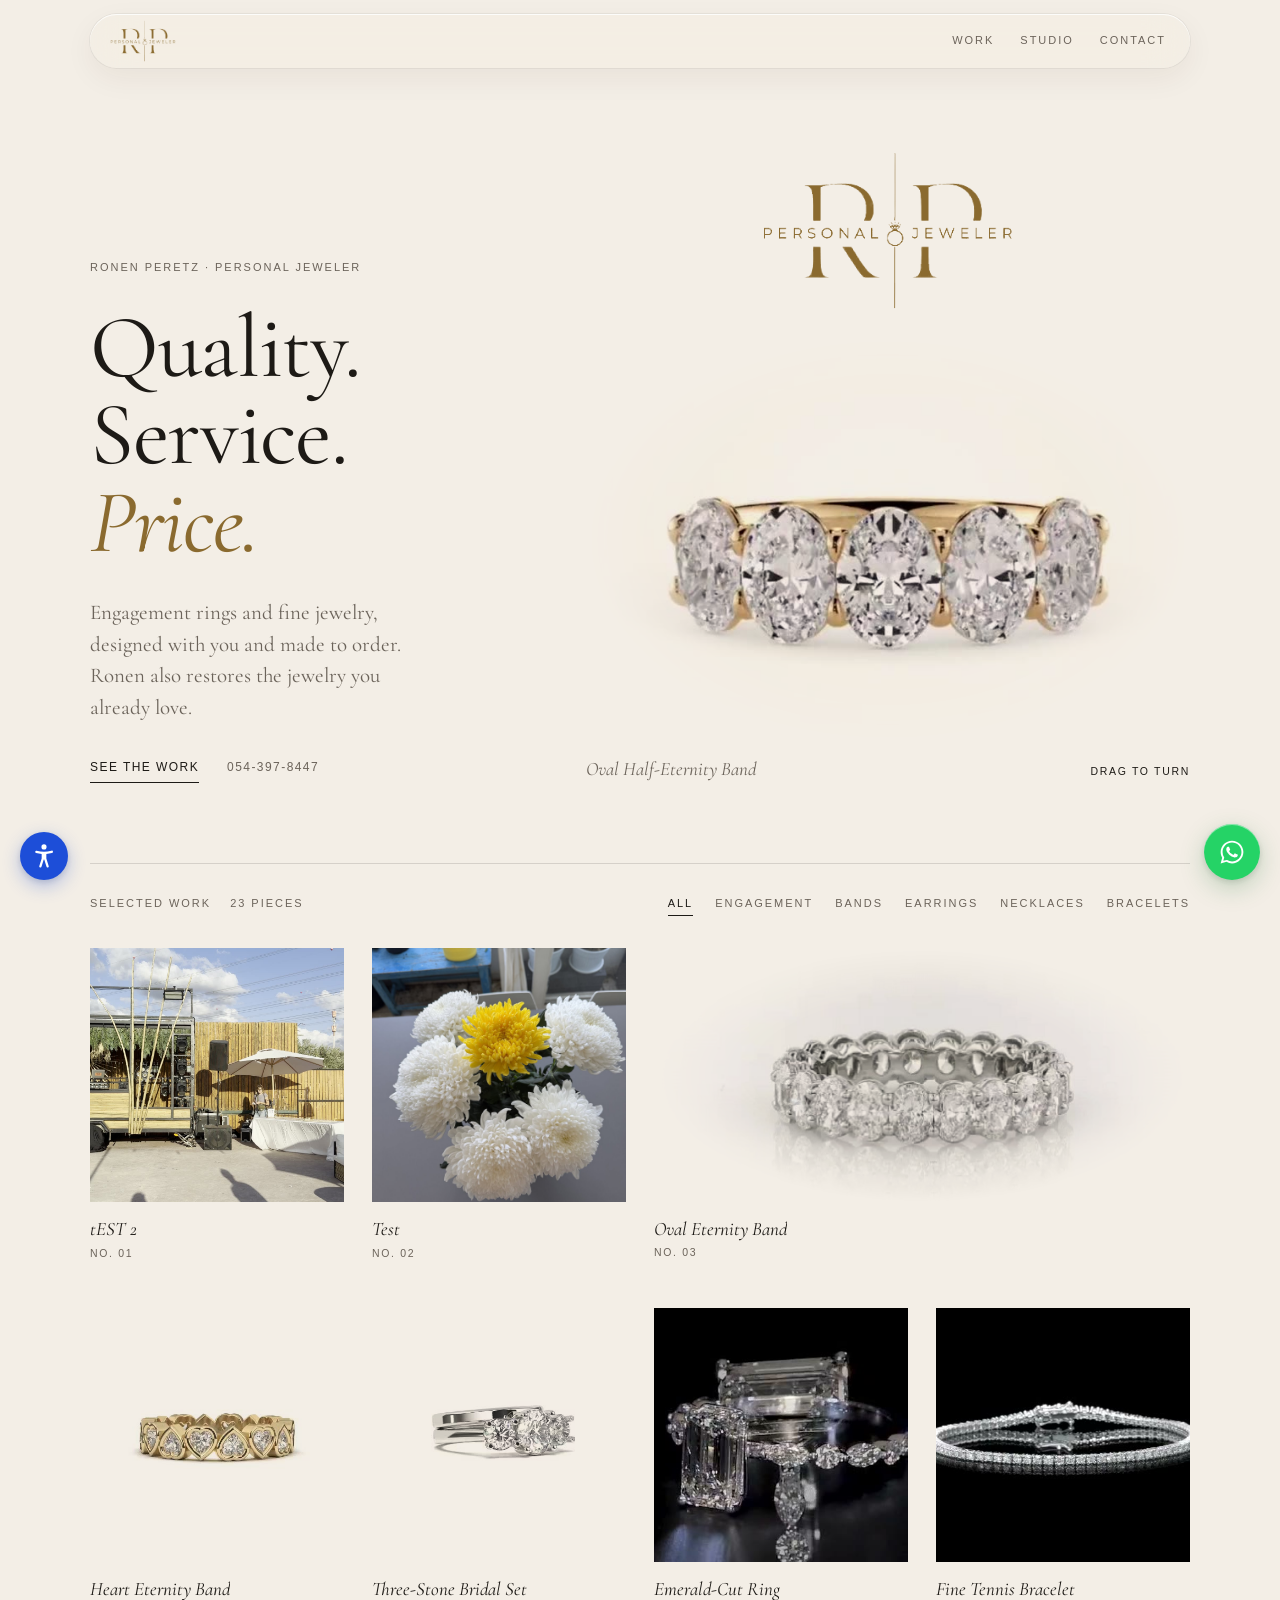
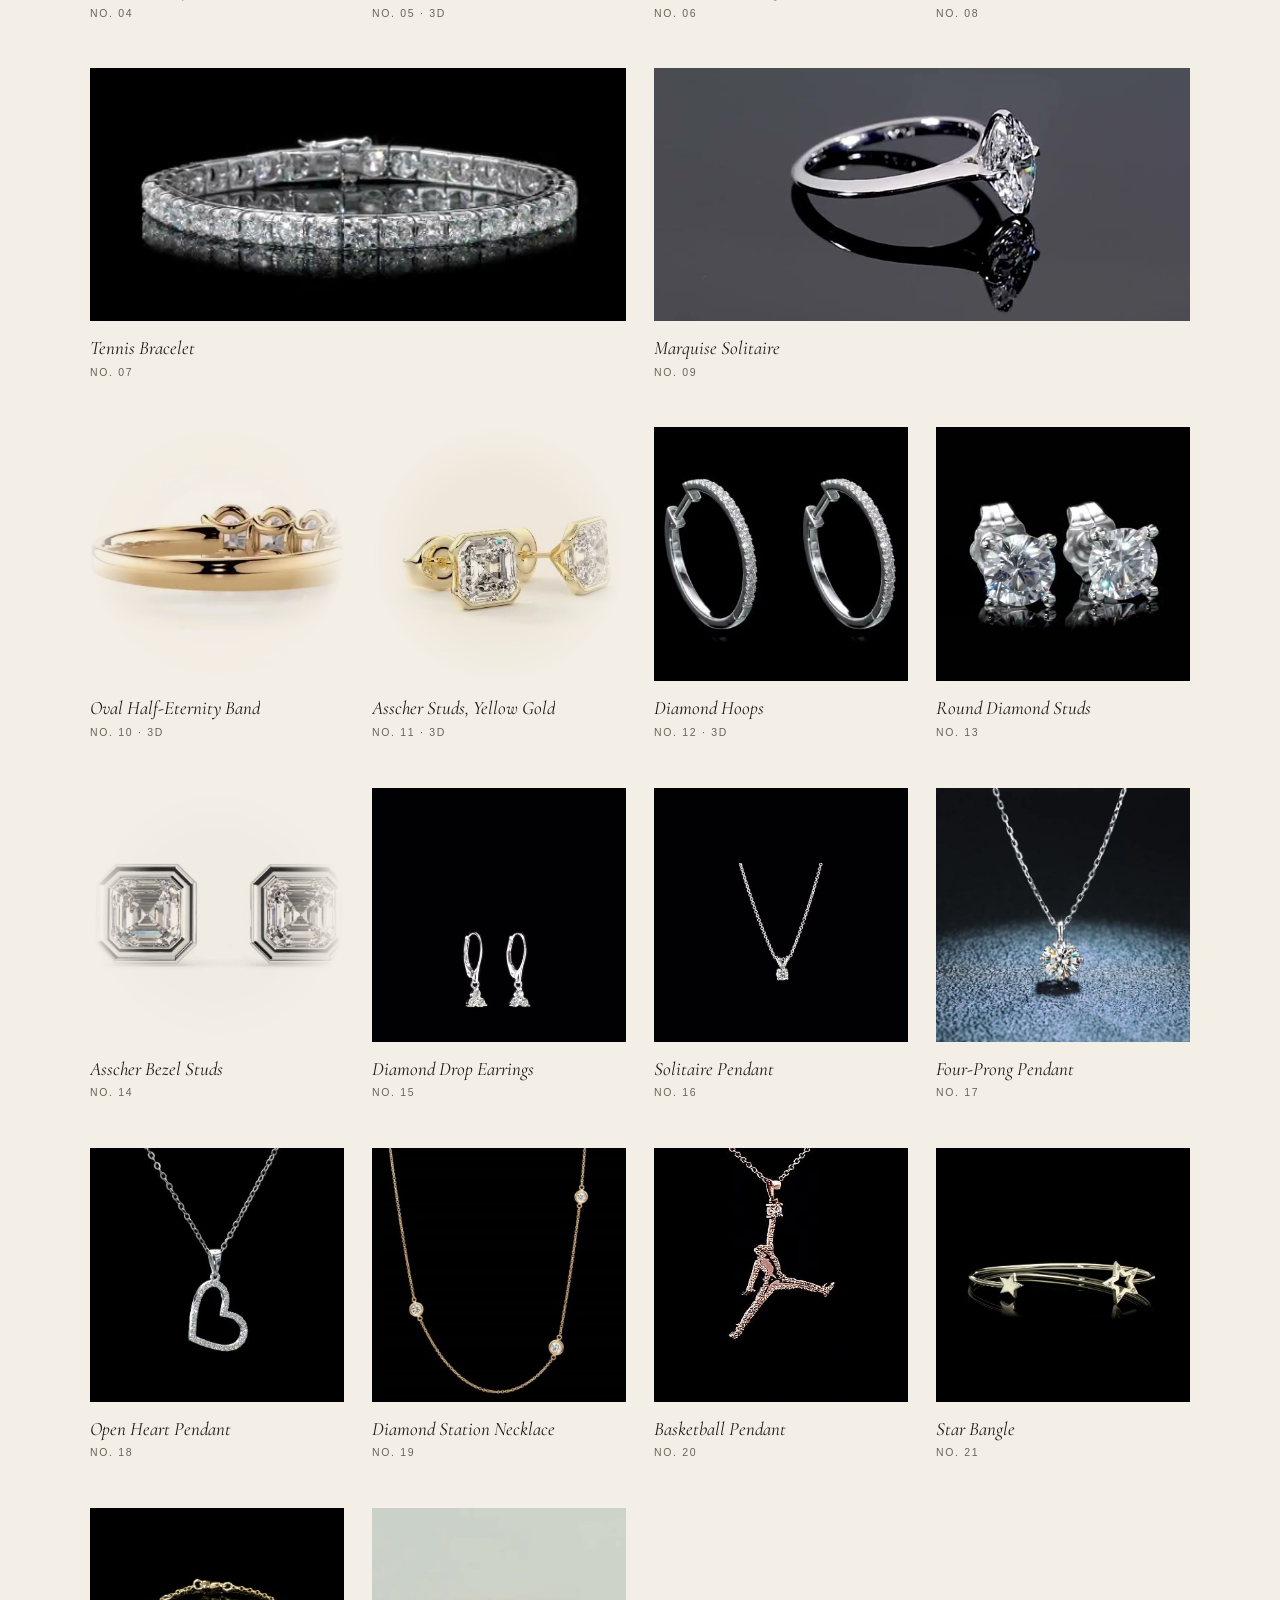
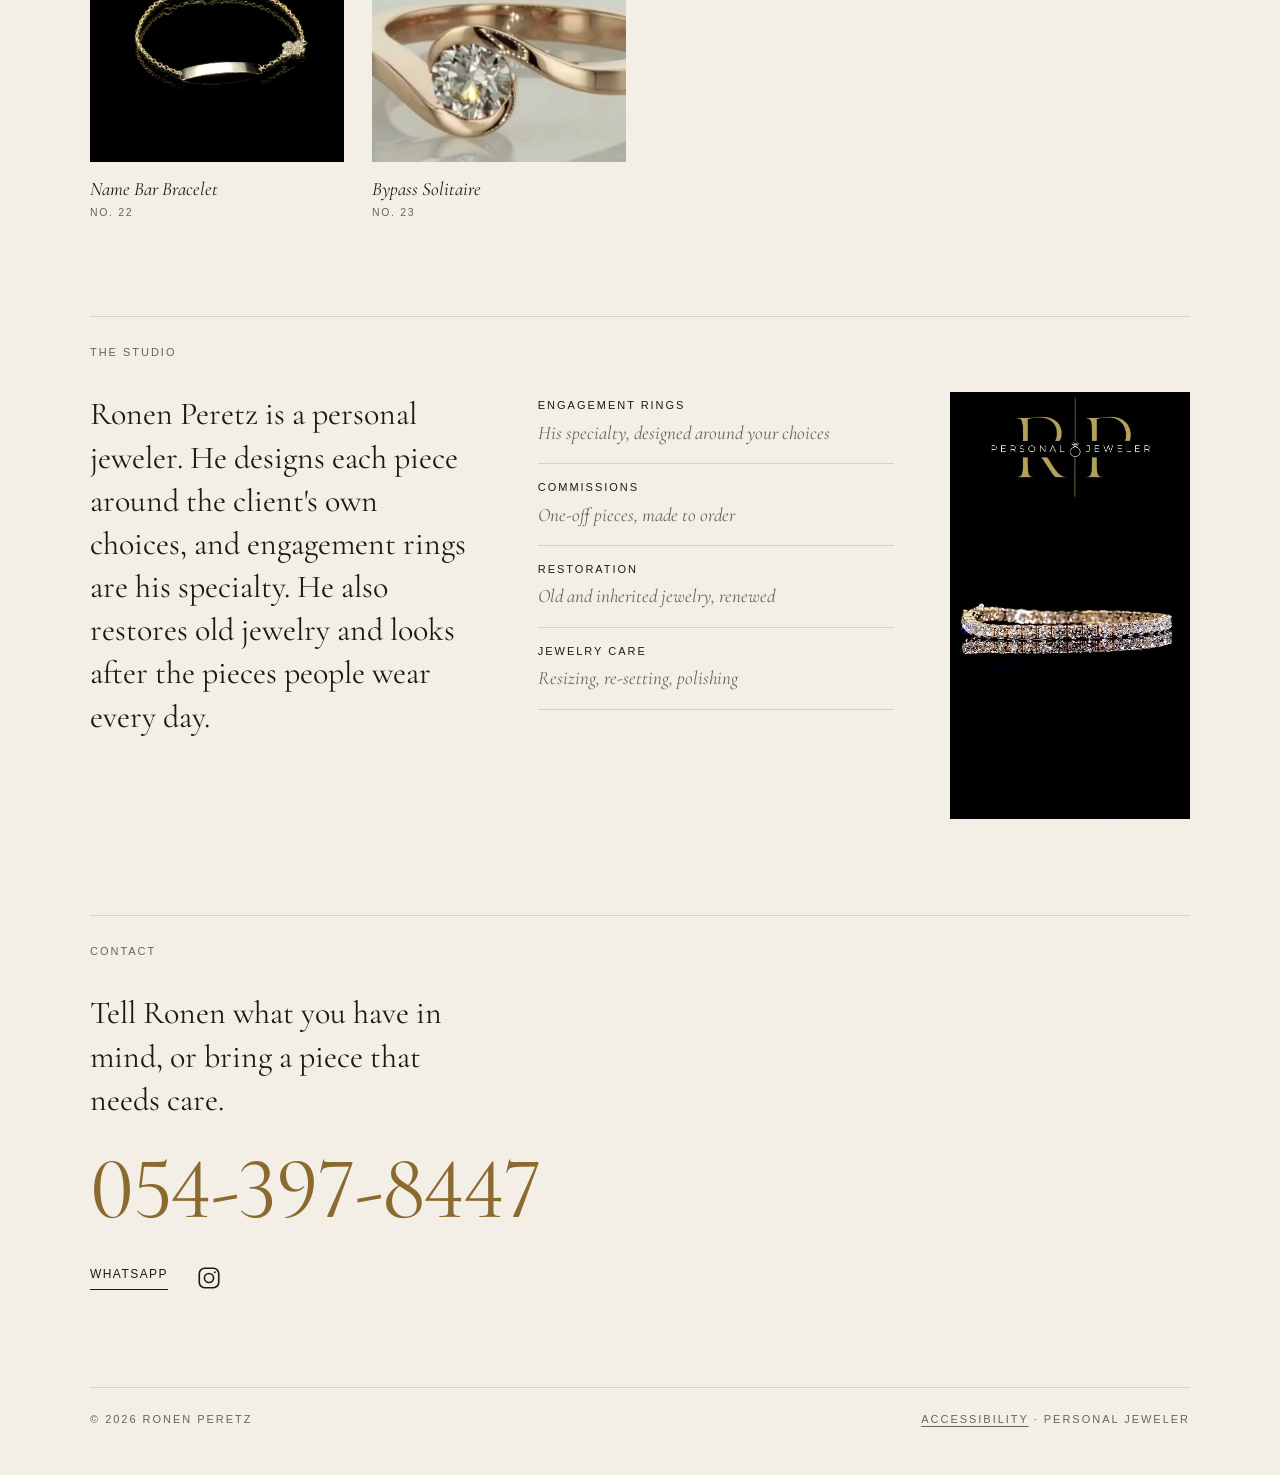
==== commit f97fa06c: "Smoother scrolling: work photos fade in, clips take over once playing - Every card shows its still p" ====
--- a/index.html
+++ b/index.html
@@ -52,7 +52,7 @@
   <link rel="preconnect" href="https://fonts.googleapis.com" />
   <link rel="preconnect" href="https://fonts.gstatic.com" crossorigin />
   <link href="https://fonts.googleapis.com/css2?family=Cormorant+Garamond:ital,wght@0,400;0,500;0,600;1,400;1,500&display=swap" rel="stylesheet" />
-  <link rel="stylesheet" href="css/style.css?v=28" />
+  <link rel="stylesheet" href="css/style.css?v=27" />
 </head>
 <body>
   <a class="skip-link" href="#top">Skip to main content</a>
@@ -167,7 +167,7 @@
     </div>
   </dialog>
 
-  <script src="js/pieces.js?v=28"></script>
-  <script src="js/main.js?v=28"></script>
+  <script src="js/pieces.js?v=27"></script>
+  <script src="js/main.js?v=27"></script>
 </body>
 </html>
--- a/css/style.css
+++ b/css/style.css
@@ -190,12 +190,18 @@
 }
 .card:active { transform: scale(0.985); }
 .card.wide { grid-column: span 2; }
-.card-media { aspect-ratio: 1; overflow: hidden; background: #000; }
+.card-media { position: relative; aspect-ratio: 1; overflow: hidden; background: #000; }
 .card-media.light { background: none; }
 /* Two square cells + one gap, so wide and square pieces line up row by row */
 .card.wide .card-media { aspect-ratio: 2.12; }
 .card-media img, .card-media video { display: block; width: 100%; height: 100%; object-fit: cover; transition: transform 300ms var(--ease-out); }
 .card-media img.missing { visibility: hidden; } /* broken photo: keep the paper frame, hide the broken-image icon */
+/* Smooth loading: the still fades in once decoded; a clip sits on top of it and fades in once it's playing */
+.card-media img { opacity: 0; transition: opacity 450ms var(--ease-out), transform 300ms var(--ease-out); }
+.card-media img.ready { opacity: 1; }
+.card-media video { position: absolute; inset: 0; opacity: 0; transition: opacity 450ms var(--ease-out), transform 300ms var(--ease-out); }
+.card-media.live video { opacity: 1; }
+.card-media.live img { opacity: 0; } /* light pieces multiply into the paper: don't stack the still under the clip */
 @media (hover: hover) and (pointer: fine) {
   .card:hover .card-media img, .card:hover .card-media video { transform: scale(1.03); }
 }
